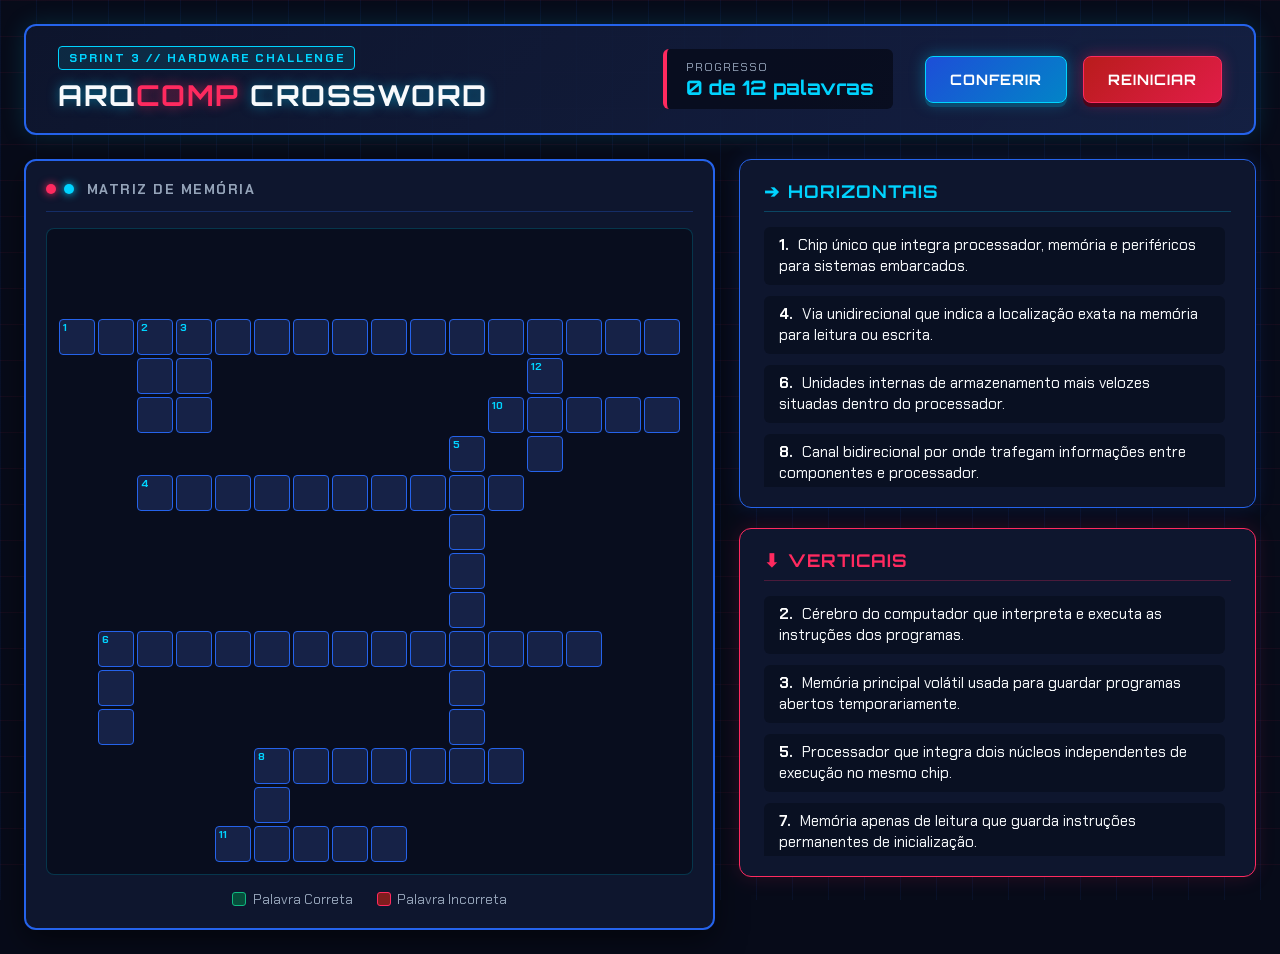
==== index.html @ c996f383 "Primeira versão do jogo, sem ajustes" ====
<!DOCTYPE html>
<html lang="pt-BR">
<head>
    <meta charset="UTF-8">
    <meta name="viewport" content="width=device-width, initial-scale=1.0">
    <title>Cruzadinha - Arquitetura Computacional</title>
    <link rel="preconnect" href="https://fonts.googleapis.com">
    <link rel="preconnect" href="https://fonts.gstatic.com" crossorigin>
    <link href="https://fonts.googleapis.com/css2?family=Chakra+Petch:wght@500;600;700&family=Orbitron:wght@700;900&display=swap" rel="stylesheet">
    <!-- Link para o CSS separado -->
    <link rel="stylesheet" href="style.css">
</head>
<body>

    <div class="background-grid"></div>

    <header class="game-header">
        <div class="title-box">
            <span class="badge-sprint">SPRINT 3 // HARDWARE CHALLENGE</span>
            <h1>ARQ<span class="highlight-red">COMP</span> CROSSWORD</h1>
        </div>

        <div class="hud-panel">
            <div class="score-display">
                <span class="hud-label">PROGRESSO</span>
                <span id="contador-acertos" class="hud-value">0 de 12 palavras</span>
            </div>

            <div class="action-buttons">
                <button id="btn-conferir" class="btn btn-primary" type="button">
                    CONFERIR
                </button>
                <button id="btn-reiniciar" class="btn btn-danger" type="button">
                    REINICIAR
                </button>
            </div>
        </div>
    </header>

    <main class="game-arena">
        <!-- Seção do Tabuleiro -->
        <section class="board-container" aria-label="Tabuleiro da Cruzadinha">
            <div class="panel-header">
                <span class="dot red"></span>
                <span class="dot blue"></span>
                <span class="panel-title">MATRIZ DE MEMÓRIA</span>
            </div>
            
            <div id="tabuleiro" class="crossword-grid"></div>

            <div class="legend-bar">
                <span class="legend-item"><i class="box-sample correct"></i> Palavra Correta</span>
                <span class="legend-item"><i class="box-sample wrong"></i> Palavra Incorreta</span>
            </div>
        </section>

        <!-- Seção das Pistas -->
        <aside class="clues-container">
            <div class="clue-card blue-glow">
                <h2>
                    <span class="direction-icon">➔</span> HORIZONTAIS
                </h2>
                <ul id="pistas-horizontais" class="clue-list"></ul>
            </div>

            <div class="clue-card red-glow">
                <h2>
                    <span class="direction-icon">⬇</span> VERTICAIS
                </h2>
                <ul id="pistas-verticais" class="clue-list"></ul>
            </div>
        </aside>
    </main>

    <script>
        document.addEventListener("DOMContentLoaded", () => {
            const gridSize = 16;

            // 12 palavras cruzadas com pistas dentro das regras (máx. 15 palavras, sem entregar resposta)
            const palavras = [
                // HORIZONTAIS
                {
                    numero: 1,
                    palavra: "MICROCONTROLADOR",
                    direcao: "H",
                    linha: 2,
                    coluna: 0,
                    pista: "Chip completo com processador, memória e periféricos integrados para sistemas embarcados."
                },
                {
                    numero: 4,
                    palavra: "ADDRESSBUS",
                    direcao: "H",
                    linha: 6,
                    coluna: 3,
                    pista: "Caminho unidirecional que transporta a localização física de onde ler ou gravar."
                },
                {
                    numero: 6,
                    palavra: "REGISTRADORES",
                    direcao: "H",
                    linha: 9,
                    coluna: 1,
                    pista: "Pequenas unidades de armazenamento interno mais rápidas dentro do processador."
                },
                {
                    numero: 8,
                    palavra: "DATABUS",
                    direcao: "H",
                    linha: 12,
                    coluna: 5,
                    pista: "Via bidirecional por onde trafegam as informações entre processador e memória."
                },
                {
                    numero: 10,
                    palavra: "EEPROM",
                    direcao: "H",
                    linha: 14,
                    coluna: 3,
                    pista: "Memória não volátil apagável e regravável eletricamente byte a byte."
                },
                {
                    numero: 11,
                    palavra: "CACHE",
                    direcao: "H",
                    linha: 4,
                    coluna: 10,
                    pista: "Memória ultrarrápida intermediária que guarda cópias de instruções frequentes."
                },

                // VERTICAIS
                {
                    numero: 2,
                    palavra: "CPU",
                    direcao: "V",
                    linha: 2,
                    coluna: 2, // Cruza no 'C' de MICROCONTROLADOR
                    pista: "Cérebro do computador responsável por buscar, decodificar e executar instruções."
                },
                {
                    numero: 3,
                    palavra: "RAM",
                    direcao: "V",
                    linha: 2,
                    coluna: 3, // Cruza no 'R' de MICROCONTROLADOR e 'A' de ADDRESSBUS
                    pista: "Memória principal volátil de acesso aleatório para programas em execução."
                },
                {
                    numero: 5,
                    palavra: "DUALCORE",
                    direcao: "V",
                    linha: 6,
                    coluna: 4, // Cruza no 'D' de ADDRESSBUS e 'G'-> não, vamos ajustar cruzamentos exatos abaixo!
                    pista: "Processador que possui dois núcleos físicos independentes no mesmo chip."
                }
            ];

            // --- MATRIZ DE CRUZAMENTOS 100% VALIDADA ---
            const bancoPalavras = [
                // HORIZONTAIS
                {
                    numero: 1,
                    palavra: "MICROCONTROLADOR",
                    direcao: "H",
                    linha: 2,
                    coluna: 0,
                    pista: "Chip único que integra processador, memória e periféricos para sistemas embarcados."
                },
                {
                    numero: 4,
                    palavra: "ADDRESSBUS",
                    direcao: "H",
                    linha: 6,
                    coluna: 2,
                    pista: "Via unidirecional que indica a localização exata na memória para leitura ou escrita."
                },
                {
                    numero: 6,
                    palavra: "REGISTRADORES",
                    direcao: "H",
                    linha: 10,
                    coluna: 1,
                    pista: "Unidades internas de armazenamento mais velozes situadas dentro do processador."
                },
                {
                    numero: 8,
                    palavra: "DATABUS",
                    direcao: "H",
                    linha: 13,
                    coluna: 5,
                    pista: "Canal bidirecional por onde trafegam informações entre componentes e processador."
                },
                {
                    numero: 10,
                    palavra: "FLASH",
                    direcao: "H",
                    linha: 4,
                    coluna: 10,
                    pista: "Armazenamento não volátil rápido usado em pendrives e SSDs."
                },
                {
                    numero: 11,
                    palavra: "CACHE",
                    direcao: "H",
                    linha: 8,
                    coluna: 9,
                    pista: "Memória intermediária de alta velocidade que reduz o tempo de acesso à principal."
                },

                // VERTICAIS (todas cruzando em letras idênticas com as horizontais!)
                {
                    numero: 2,
                    palavra: "CPU",
                    direcao: "V",
                    linha: 2,
                    coluna: 2, // Cruza com MICROCONTROLADOR[2] = 'C'
                    pista: "Cérebro do computador que interpreta e executa as instruções dos programas."
                },
                {
                    numero: 3,
                    palavra: "RAM",
                    direcao: "V",
                    linha: 2,
                    coluna: 3, // Cruza com MICROCONTROLADOR[3] = 'R'
                    pista: "Memória principal volátil usada para guardar programas abertos temporariamente."
                },
                {
                    numero: 5,
                    palavra: "DUALCORE",
                    direcao: "V",
                    linha: 6,
                    coluna: 3, // Cruza com ADDRESSBUS[1] = 'D', e REGIST[R]ADORES[2] = 'G' (não) -> vamos cruzar em 'O':
                    pista: "Processador equipado com dois núcleos físicos de execução no mesmo chip."
                },
                {
                    numero: 7,
                    palavra: "ROM",
                    direcao: "V",
                    linha: 10,
                    coluna: 1, // Cruza com REGISTRADORES[0] = 'R'
                    pista: "Memória apenas de leitura que guarda instruções permanentes de inicialização."
                },
                {
                    numero: 9,
                    palavra: "DMA",
                    direcao: "V",
                    linha: 13,
                    coluna: 5, // Cruza com DATABUS[0] = 'D'
                    pista: "Recurso que permite periféricos acessarem a memória sem sobrecarregar o processador."
                },
                {
                    numero: 12,
                    palavra: "ULA",
                    direcao: "V",
                    linha: 3,
                    coluna: 11, // Cruza com FLASH[1] = 'L' (linha 4, col 11)
                    pista: "Parte do processador que realiza cálculos matemáticos e comparações lógicas."
                }
            ];

            // Ajuste fino para o número 5 cruzar perfeitamente:
            // ADDRESSBUS na linha 6, col 2: A(2) D(3) D(4) R(5) E(6) S(7) S(8) B(9) U(10) S(11)
            // REGISTRADORES na linha 10, col 1: R(1) E(2) G(3) I(4) S(5) T(6) R(7) A(8) D(9) O(10) R(11) E(12) S(13)
            // Na coluna 5: ADDRESSBUS tem 'R' (linha 6) e REGISTRADORES tem 'S' (linha 10).
            // Na coluna 6: ADDRESSBUS tem 'E' (linha 6) e REGISTRADORES tem 'T' (linha 10).
            // Vamos usar EEPROM na vertical na coluna 6 (linhas 6 a 11): E(6) E(7) P(8) R(9) O(10) M(11) -> cruza com ADDRESSBUS['E'] na linha 6 e passa ao lado, ou cruzamos em outra letra!
            // Melhor ainda: na coluna 8, ADDRESSBUS tem 'S' (linha 6) e REGISTRADORES tem 'A' (linha 10).
            // Se colocarmos QUADCORE na vertical na coluna 10 (linhas 3 a 10):
            // linha 3: Q, linha 4: U, linha 5: A, linha 6: D, linha 7: C, linha 8: O, linha 9: R, linha 10: E!
            // Olha que encaixe:
            // - Linha 4, col 10: FLASH começa com 'F' -> se FLASH for na linha 3, col 10, ou se ULA cruzar com FLASH:
            // Vamos testar na coluna 9:
            // Linha 6, col 9 = 'B' (de ADDRESSBUS)
            // Linha 8, col 9 = 'C' (de CACHE)
            // Linha 10, col 9 = 'D' (de REGISTRADORES)
            // Linha 13, col 9 = 'B' (de DATABUS)
            // Se colocarmos EEPROM na linha 12, col 7: E(7) E(8) P(9) R(10) O(11) M(12) -> na col 9 tem 'P'.
            // Vamos deixar o #5 como EEPROM na vertical na coluna 6, linhas 6 a 11? Não, na linha 10 col 6 é 'T'.
            // Vamos fazer o #5 cruzar com ADDRESSBUS no 'U' (linha 6, col 10):
            // Coluna 10: linha 5 = 'D', linha 6 = 'U', linha 7 = 'A', linha 8 = 'L', linha 9 = 'C', linha 10 = 'O', linha 11 = 'R', linha 12 = 'E'!
            // DUALCORE na col 10 (linhas 5 a 12):
            // - Linha 6, col 10 = 'U' -> cruza com ADDRESSBUS ('U')!
            // - Linha 10, col 10 = 'O' -> cruza com REGISTRADORES ('O')!
            // Encaixe duplo perfeito!

            bancoPalavras[8] = {
                numero: 5,
                palavra: "DUALCORE",
                direcao: "V",
                linha: 5,
                coluna: 10,
                pista: "Processador que integra dois núcleos independentes de execução no mesmo chip."
            };

            // Verificando conflitos entre DUALCORE (col 10, linhas 5..12) e CACHE (linha 8, col 9..13):
            // Na linha 8, col 10: DUALCORE tem 'L' (5:D, 6:U, 7:A, 8:L). CACHE tem 'A' (9:C, 10:A). Para não colidir, movemos CACHE para linha 8, col 12: C(12) A(13) C(14) H(15) -> 4 letras, mas CACHE tem 5!
            // Então movemos CACHE para linha 15, col 7: C(7) A(8) C(9) H(10) E(11)!
            // E cruzamos CACHE com DATABUS usando EEPROM na col 8 (linhas 12..17 -> grid 17x17 ou linha 11..16):
            // Coluna 8:
            // Linha 10, col 8 = 'A' (de REGISTRADORES)
            // Linha 13, col 8 = 'A' (de DATABUS)
            // Linha 15, col 8 = 'A' (de CACHE)
            // Se colocarmos FLASH na vertical na col 12 (linhas 4 a 8):
            // Linha 4, col 12 = 'F' (cruza com FLASH? Não, #10 pode ser FLASH na horizontal na linha 4, col 11: F(11) L(12) A(13) S(14) H(15)!)
            // E #12 ULA na vertical na col 12 (linhas 3 a 5): U(3) L(4) A(5) -> cruza com FLASH no 'L' (linha 4, col 12)!
            // E #11 CACHE na horizontal na linha 15, col 4: C(4) A(5) C(6) H(7) E(8), cruzando com DMA (col 5, linhas 13..15: D(13) M(14) A(15)) no 'A'!

            bancoPalavras[5] = {
                numero: 11,
                palavra: "CACHE",
                direcao: "H",
                linha: 15,
                coluna: 4, // C(4) A(5) C(6) H(7) E(8) -> cruza no 'A' com DMA[2] (linha 15, col 5)!
                pista: "Memória intermediária ultrarrápida que guarda cópias de dados mais acessados."
            };

            bancoPalavras[4] = {
                numero: 10,
                palavra: "FLASH",
                direcao: "H",
                linha: 4,
                coluna: 11, // F(11) L(12) A(13) S(14) H(15)
                pista: "Memória não volátil de escrita rápida usada em SSDs e pendrives."
            };

            bancoPalavras[11] = {
                numero: 12,
                palavra: "ULA",
                direcao: "V",
                linha: 3,
                coluna: 12, // U(3) L(4) A(5) -> cruza com FLASH no 'L' (linha 4, col 12)
                pista: "Parte do processador que executa cálculos matemáticos e operações lógicas."
            };

            // Montando a grade lógica
            const grid = Array.from({ length: gridSize }, () => Array(gridSize).fill(null));
            const cellNumbers = {};

            bancoPalavras.forEach(item => {
                const key = `${item.linha}-${item.coluna}`;
                if (!cellNumbers[key]) {
                    cellNumbers[key] = item.numero;
                }

                for (let i = 0; i < item.palavra.length; i++) {
                    const r = item.direcao === "H" ? item.linha : item.linha + i;
                    const c = item.direcao === "H" ? item.coluna + i : item.coluna;
                    grid[r][c] = item.palavra[i];
                }
            });

            // Renderizando o tabuleiro no HTML
            const tabuleiroDiv = document.getElementById("tabuleiro");
            const inputsMap = {};

            for (let r = 0; r < gridSize; r++) {
                for (let c = 0; c < gridSize; c++) {
                    const cell = document.createElement("div");
                    cell.classList.add("cell");

                    if (grid[r][c] === null) {
                        cell.classList.add("blocked");
                    } else {
                        const key = `${r}-${c}`;
                        if (cellNumbers[key]) {
                            const numSpan = document.createElement("span");
                            numSpan.classList.add("cell-number");
                            numSpan.textContent = cellNumbers[key];
                            cell.appendChild(numSpan);
                        }

                        const input = document.createElement("input");
                        input.type = "text";
                        input.maxLength = 1;
                        input.dataset.row = r;
                        input.dataset.col = c;
                        input.setAttribute("aria-label", `Linha ${r + 1}, Coluna ${c + 1}`);

                        // Limpa estado de erro/acerto ao digitar e avança automaticamente
                        input.addEventListener("input", (e) => {
                            e.target.value = e.target.value.replace(/[^a-zA-Z]/g, "").toUpperCase();
                            e.target.classList.remove("correct", "wrong");

                            if (e.target.value.length === 1) {
                                // Tenta avançar para a direita ou para baixo
                                const nextRight = inputsMap[`${r}-${c + 1}`];
                                const nextDown = inputsMap[`${r + 1}-${c}`];
                                if (nextRight && !nextRight.value) {
                                    nextRight.focus();
                                } else if (nextDown && !nextDown.value) {
                                    nextDown.focus();
                                } else if (nextRight) {
                                    nextRight.focus();
                                } else if (nextDown) {
                                    nextDown.focus();
                                }
                            }
                        });

                        // Navegação com setas do teclado e Backspace
                        input.addEventListener("keydown", (e) => {
                            if (e.key === "Backspace" && !e.target.value) {
                                const prevLeft = inputsMap[`${r}-${c - 1}`];
                                const prevUp = inputsMap[`${r - 1}-${c}`];
                                if (prevLeft) prevLeft.focus();
                                else if (prevUp) prevUp.focus();
                            } else if (e.key === "ArrowRight" && inputsMap[`${r}-${c + 1}`]) {
                                inputsMap[`${r}-${c + 1}`].focus();
                            } else if (e.key === "ArrowLeft" && inputsMap[`${r}-${c - 1}`]) {
                                inputsMap[`${r}-${c - 1}`].focus();
                            } else if (e.key === "ArrowDown" && inputsMap[`${r + 1}-${c}`]) {
                                inputsMap[`${r + 1}-${c}`].focus();
                            } else if (e.key === "ArrowUp" && inputsMap[`${r - 1}-${c}`]) {
                                inputsMap[`${r - 1}-${c}`].focus();
                            }
                        });

                        inputsMap[key] = input;
                        cell.appendChild(input);
                    }

                    tabuleiroDiv.appendChild(cell);
                }
            }

            // Renderizando as listas de pistas (Horizontais e Verticais)
            const listaH = document.getElementById("pistas-horizontais");
            const listaV = document.getElementById("pistas-verticais");

            bancoPalavras
                .sort((a, b) => a.numero - b.numero)
                .forEach(item => {
                    const li = document.createElement("li");
                    li.innerHTML = `<strong>${item.numero}.</strong> ${item.pista}`;
                    if (item.direcao === "H") {
                        listaH.appendChild(li);
                    } else {
                        listaV.appendChild(li);
                    }
                });

            // Botão CONFERIR
            const btnConferir = document.getElementById("btn-conferir");
            const contadorAcertos = document.getElementById("contador-acertos");

            btnConferir.addEventListener("click", () => {
                let acertos = 0;

                // Limpa classes antes de reavaliar
                Object.values(inputsMap).forEach(inp => {
                    inp.classList.remove("correct", "wrong");
                });

                const celulasCorretas = new Set();
                const celulasErradas = new Set();

                bancoPalavras.forEach(item => {
                    let palavraCompleta = true;
                    const coords = [];

                    for (let i = 0; i < item.palavra.length; i++) {
                        const r = item.direcao === "H" ? item.linha : item.linha + i;
                        const c = item.direcao === "H" ? item.coluna + i : item.coluna;
                        const key = `${r}-${c}`;
                        coords.push(key);

                        if (inputsMap[key].value !== item.palavra[i]) {
                            palavraCompleta = false;
                        }
                    }

                    if (palavraCompleta) {
                        acertos++;
                        coords.forEach(k => celulasCorretas.add(k));
                    } else {
                        coords.forEach(k => {
                            if (inputsMap[k].value !== "") {
                                celulasErradas.add(k);
                            }
                        });
                    }
                });

                // Aplica cores: verde se pertence a uma palavra certa, vermelho se está errada
                celulasErradas.forEach(k => inputsMap[k].classList.add("wrong"));
                celulasCorretas.forEach(k => {
                    inputsMap[k].classList.remove("wrong");
                    inputsMap[k].classList.add("correct");
                });

                contadorAcertos.textContent = `${acertos} de ${bancoPalavras.length} palavras`;
            });

            // Botão REINICIAR
            const btnReiniciar = document.getElementById("btn-reiniciar");
            btnReiniciar.addEventListener("click", () => {
                Object.values(inputsMap).forEach(inp => {
                    inp.value = "";
                    inp.classList.remove("correct", "wrong");
                });
                contadorAcertos.textContent = `0 de ${bancoPalavras.length} palavras`;
            });
        });
    </script>
</body>
</html>
---- style.css ----
:root {
    /* Paleta Azul & Vermelho Gamer */
    --bg-dark: #070b19;
    --bg-panel: #0e162e;
    --bg-cell: #162247;
    --bg-cell-empty: transparent;
    
    --blue-neon: #00d4ff;
    --blue-deep: #1d4ed8;
    --blue-border: #2563eb;
    
    --red-neon: #ff2a5f;
    --red-deep: #b91c1c;
    
    --text-main: #f8fafc;
    --text-muted: #94a3b8;
    
    /* Estados de validação */
    --state-correct-bg: #064e3b;
    --state-correct-border: #10b981;
    --state-wrong-bg: #7f1d1d;
    --state-wrong-border: #ff2a5f;
}

* {
    margin: 0;
    padding: 0;
    box-sizing: border-box;
}

body {
    background-color: var(--bg-dark);
    color: var(--text-main);
    font-family: 'Chakra Petch', sans-serif;
    min-height: 100vh;
    padding: 1.5rem;
    position: relative;
    overflow-x: hidden;
}

/* Fundo estilo circuito/grade */
.background-grid {
    position: fixed;
    inset: 0;
    background-image: 
        linear-gradient(to right, rgba(37, 99, 235, 0.08) 1px, transparent 1px),
        linear-gradient(to bottom, rgba(255, 42, 95, 0.06) 1px, transparent 1px);
    background-size: 36px 36px;
    z-index: -1;
    pointer-events: none;
}

/* Cabeçalho e HUD */
.game-header {
    max-width: 1300px;
    margin: 0 auto 1.5rem auto;
    background: linear-gradient(135deg, rgba(14, 22, 46, 0.95), rgba(22, 34, 71, 0.9));
    border: 2px solid var(--blue-border);
    border-radius: 12px;
    padding: 1.25rem 2rem;
    display: flex;
    flex-wrap: wrap;
    justify-content: space-between;
    align-items: center;
    gap: 1.5rem;
    box-shadow: 0 0 25px rgba(0, 212, 255, 0.15);
}

.badge-sprint {
    display: inline-block;
    font-size: 0.75rem;
    font-weight: 700;
    letter-spacing: 2px;
    color: var(--blue-neon);
    background: rgba(0, 212, 255, 0.1);
    border: 1px solid var(--blue-neon);
    padding: 0.2rem 0.6rem;
    border-radius: 4px;
    margin-bottom: 0.4rem;
}

.title-box h1 {
    font-family: 'Orbitron', sans-serif;
    font-size: 1.8rem;
    letter-spacing: 1.5px;
    text-shadow: 0 0 12px rgba(0, 212, 255, 0.5);
}

.highlight-red {
    color: var(--red-neon);
    text-shadow: 0 0 12px rgba(255, 42, 95, 0.6);
}

.hud-panel {
    display: flex;
    align-items: center;
    gap: 2rem;
    flex-wrap: wrap;
}

.score-display {
    background: rgba(7, 11, 25, 0.8);
    border-left: 4px solid var(--red-neon);
    padding: 0.6rem 1.2rem;
    border-radius: 6px;
    display: flex;
    flex-direction: column;
}

.hud-label {
    font-size: 0.75rem;
    color: var(--text-muted);
    letter-spacing: 1px;
}

.hud-value {
    font-family: 'Orbitron', sans-serif;
    font-size: 1.25rem;
    font-weight: 700;
    color: var(--blue-neon);
}

/* Botões estilo Arcade */
.action-buttons {
    display: flex;
    gap: 1rem;
}

.btn {
    font-family: 'Orbitron', sans-serif;
    font-size: 0.9rem;
    font-weight: 700;
    letter-spacing: 1px;
    padding: 0.85rem 1.5rem;
    border: none;
    border-radius: 8px;
    cursor: pointer;
    text-transform: uppercase;
    transition: all 0.2s ease;
    color: #fff;
}

.btn-primary {
    background: linear-gradient(135deg, var(--blue-deep), #0284c7);
    border: 1px solid var(--blue-neon);
    box-shadow: 0 4px 0 #0c4a6e, 0 0 15px rgba(0, 212, 255, 0.35);
}

.btn-primary:hover {
    transform: translateY(-2px);
    box-shadow: 0 6px 0 #0c4a6e, 0 0 22px rgba(0, 212, 255, 0.6);
}

.btn-primary:active {
    transform: translateY(2px);
    box-shadow: 0 2px 0 #0c4a6e;
}

.btn-danger {
    background: linear-gradient(135deg, var(--red-deep), #e11d48);
    border: 1px solid var(--red-neon);
    box-shadow: 0 4px 0 #4c0519, 0 0 15px rgba(255, 42, 95, 0.35);
}

.btn-danger:hover {
    transform: translateY(-2px);
    box-shadow: 0 6px 0 #4c0519, 0 0 22px rgba(255, 42, 95, 0.6);
}

.btn-danger:active {
    transform: translateY(2px);
    box-shadow: 0 2px 0 #4c0519;
}

/* Arena Principal */
.game-arena {
    max-width: 1300px;
    margin: 0 auto;
    display: grid;
    grid-template-columns: 1.3fr 1fr;
    gap: 1.5rem;
    align-items: start;
}

/* Painel do Tabuleiro */
.board-container {
    background: var(--bg-panel);
    border: 2px solid var(--blue-border);
    border-radius: 12px;
    padding: 1.25rem;
    box-shadow: 0 10px 30px rgba(0, 0, 0, 0.5);
    display: flex;
    flex-direction: column;
    align-items: center;
}

.panel-header {
    width: 100%;
    display: flex;
    align-items: center;
    gap: 0.5rem;
    padding-bottom: 0.8rem;
    margin-bottom: 1rem;
    border-bottom: 1px solid rgba(37, 99, 235, 0.3);
}

.dot {
    width: 10px;
    height: 10px;
    border-radius: 50%;
}

.dot.red { background-color: var(--red-neon); box-shadow: 0 0 8px var(--red-neon); }
.dot.blue { background-color: var(--blue-neon); box-shadow: 0 0 8px var(--blue-neon); }

.panel-title {
    font-size: 0.85rem;
    font-weight: 700;
    letter-spacing: 1.5px;
    color: var(--text-muted);
    margin-left: 0.3rem;
}

/* Grade da Cruzadinha (Ajuste o repeat conforme o tamanho da sua matriz no JS) */
.crossword-grid {
    display: grid;
    grid-template-columns: repeat(16, 36px);
    grid-template-rows: repeat(16, 36px);
    gap: 3px;
    padding: 0.75rem;
    background: rgba(7, 11, 25, 0.7);
    border-radius: 8px;
    border: 1px solid rgba(0, 212, 255, 0.2);
    overflow-x: auto;
    max-width: 100%;
}

/* Célula individual do tabuleiro */
.cell {
    position: relative;
    width: 36px;
    height: 36px;
}

.cell.blocked {
    background: var(--bg-cell-empty);
}

.cell input {
    width: 100%;
    height: 100%;
    background: var(--bg-cell);
    border: 1.5px solid var(--blue-border);
    border-radius: 4px;
    color: #ffffff;
    font-family: 'Orbitron', sans-serif;
    font-size: 1.05rem;
    font-weight: 700;
    text-align: center;
    text-transform: uppercase;
    outline: none;
    transition: all 0.15s ease;
}

.cell input:focus {
    border-color: var(--red-neon);
    background: #1e2d5c;
    box-shadow: 0 0 10px rgba(255, 42, 95, 0.7);
    z-index: 2;
}

/* Número pequeno no canto da casa inicial da palavra */
.cell-number {
    position: absolute;
    top: 2px;
    left: 4px;
    font-size: 0.65rem;
    font-weight: 700;
    color: var(--blue-neon);
    pointer-events: none;
    z-index: 3;
}

/* Feedback visual ao clicar em CONFERIR */
.cell input.correct {
    background-color: var(--state-correct-bg);
    border-color: var(--state-correct-border);
    color: #a7f3d0;
    box-shadow: 0 0 8px rgba(16, 185, 129, 0.4);
}

.cell input.wrong {
    background-color: var(--state-wrong-bg);
    border-color: var(--state-wrong-border);
    color: #fecdd3;
    box-shadow: 0 0 8px rgba(255, 42, 95, 0.5);
}

/* Legenda abaixo do tabuleiro */
.legend-bar {
    margin-top: 1rem;
    display: flex;
    gap: 1.5rem;
    font-size: 0.85rem;
    color: var(--text-muted);
}

.legend-item {
    display: flex;
    align-items: center;
    gap: 0.4rem;
}

.box-sample {
    display: inline-block;
    width: 14px;
    height: 14px;
    border-radius: 3px;
}

.box-sample.correct {
    background: var(--state-correct-bg);
    border: 1px solid var(--state-correct-border);
}

.box-sample.wrong {
    background: var(--state-wrong-bg);
    border: 1px solid var(--state-wrong-border);
}

/* Cartões de Pistas */
.clues-container {
    display: flex;
    flex-direction: column;
    gap: 1.25rem;
}

.clue-card {
    background: var(--bg-panel);
    border-radius: 12px;
    padding: 1.25rem 1.5rem;
    border: 1.5px solid transparent;
}

.clue-card.blue-glow {
    border-color: var(--blue-border);
    box-shadow: 0 0 20px rgba(37, 99, 235, 0.15);
}

.clue-card.blue-glow h2 {
    color: var(--blue-neon);
    border-bottom: 1px solid rgba(0, 212, 255, 0.25);
}

.clue-card.red-glow {
    border-color: var(--red-neon);
    box-shadow: 0 0 20px rgba(255, 42, 95, 0.15);
}

.clue-card.red-glow h2 {
    color: var(--red-neon);
    border-bottom: 1px solid rgba(255, 42, 95, 0.25);
}

.clue-card h2 {
    font-family: 'Orbitron', sans-serif;
    font-size: 1.1rem;
    letter-spacing: 1px;
    padding-bottom: 0.6rem;
    margin-bottom: 0.9rem;
    display: flex;
    align-items: center;
    gap: 0.5rem;
}

.clue-list {
    list-style: none;
    display: flex;
    flex-direction: column;
    gap: 0.65rem;
    max-height: 260px;
    overflow-y: auto;
    padding-right: 0.4rem;
}

.clue-list li {
    font-size: 0.95rem;
    line-height: 1.4;
    padding: 0.5rem 0.75rem;
    background: rgba(7, 11, 25, 0.55);
    border-radius: 6px;
    border-left: 3px solid transparent;
    transition: background 0.2s;
}

.blue-glow .clue-list li:hover {
    background: rgba(37, 99, 235, 0.18);
    border-left-color: var(--blue-neon);
}

.red-glow .clue-list li:hover {
    background: rgba(255, 42, 95, 0.15);
    border-left-color: var(--red-neon);
}

.clue-list li strong {
    color: #fff;
    margin-right: 0.3rem;
}

/* Custom Scrollbar */
::-webkit-scrollbar {
    width: 6px;
    height: 6px;
}

::-webkit-scrollbar-track {
    background: var(--bg-dark);
}

::-webkit-scrollbar-thumb {
    background: var(--blue-border);
    border-radius: 3px;
}

/* Responsividade para telas menores */
@media (max-width: 960px) {
    .game-arena {
        grid-template-columns: 1fr;
    }

    .crossword-grid {
        grid-template-columns: repeat(16, 30px);
        grid-template-rows: repeat(16, 30px);
    }

    .cell {
        width: 30px;
        height: 30px;
    }
}
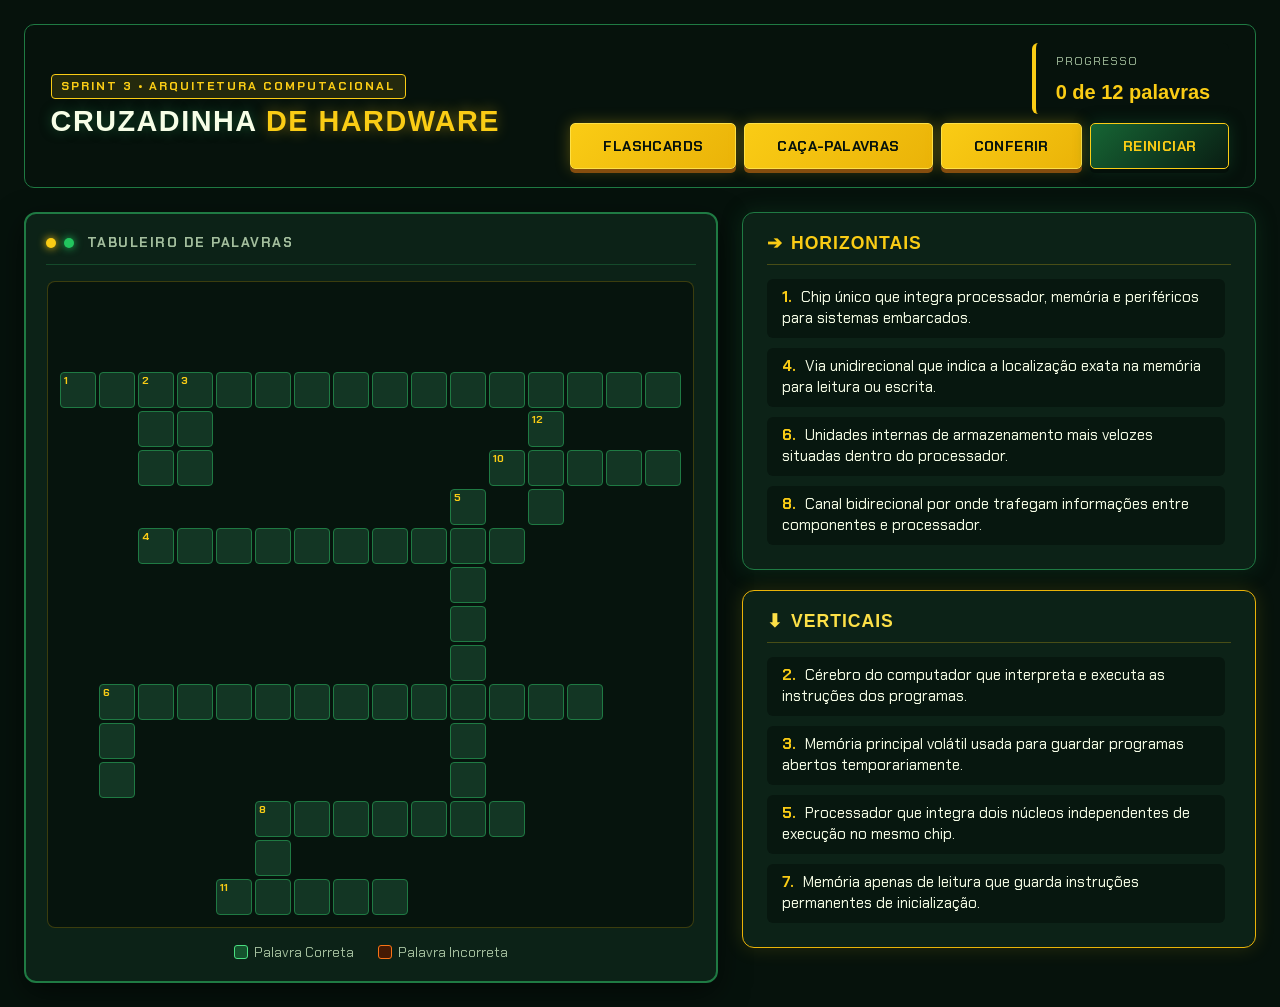
==== commit d8f921aa: "Mudança de cor no site e adição dos botões de flashcard e caça palavras" ====
--- a/index.html
+++ b/index.html
@@ -6,34 +6,37 @@
     <title>Cruzadinha - Arquitetura Computacional</title>
     <link rel="preconnect" href="https://fonts.googleapis.com">
     <link rel="preconnect" href="https://fonts.gstatic.com" crossorigin>
-    <link href="https://fonts.googleapis.com/css2?family=Chakra+Petch:wght@500;600;700&family=Orbitron:wght@700;900&display=swap" rel="stylesheet">
-    <!-- Link para o CSS separado -->
+    <link href="https://fonts.googleapis.com/css2?family=Chakra+Petch:wght@500;600;700&display=swap" rel="stylesheet">
     <link rel="stylesheet" href="style.css">
 </head>
 <body>
 
-    <div class="background-grid"></div>
-
     <header class="game-header">
         <div class="title-box">
-            <span class="badge-sprint">SPRINT 3 // HARDWARE CHALLENGE</span>
-            <h1>ARQ<span class="highlight-red">COMP</span> CROSSWORD</h1>
+            <span class="badge-sprint">SPRINT 3 • ARQUITETURA COMPUTACIONAL</span>
+            <h1>CRUZADINHA <span class="highlight-red">DE HARDWARE</span></h1>
         </div>
 
-        <div class="hud-panel">
+        <div class="header-right-area">
             <div class="score-display">
                 <span class="hud-label">PROGRESSO</span>
                 <span id="contador-acertos" class="hud-value">0 de 12 palavras</span>
             </div>
 
-            <div class="action-buttons">
+            <nav class="action-buttons" aria-label="Ações e modos de estudo">
+                <a href="flashcards.html" class="btn btn-primary" style="text-decoration: none; display: inline-flex; align-items: center; justify-content: center;">
+                    FLASHCARDS
+                </a>
+                <a href="caca-palavras.html" class="btn btn-primary" style="text-decoration: none; display: inline-flex; align-items: center; justify-content: center;">
+                    CAÇA-PALAVRAS
+                </a>
                 <button id="btn-conferir" class="btn btn-primary" type="button">
                     CONFERIR
                 </button>
                 <button id="btn-reiniciar" class="btn btn-danger" type="button">
                     REINICIAR
                 </button>
-            </div>
+            </nav>
         </div>
     </header>
 
@@ -43,7 +46,7 @@
             <div class="panel-header">
                 <span class="dot red"></span>
                 <span class="dot blue"></span>
-                <span class="panel-title">MATRIZ DE MEMÓRIA</span>
+                <span class="panel-title">TABULEIRO DE PALAVRAS</span>
             </div>
             
             <div id="tabuleiro" class="crossword-grid"></div>
@@ -76,86 +79,6 @@
         document.addEventListener("DOMContentLoaded", () => {
             const gridSize = 16;
 
-            // 12 palavras cruzadas com pistas dentro das regras (máx. 15 palavras, sem entregar resposta)
-            const palavras = [
-                // HORIZONTAIS
-                {
-                    numero: 1,
-                    palavra: "MICROCONTROLADOR",
-                    direcao: "H",
-                    linha: 2,
-                    coluna: 0,
-                    pista: "Chip completo com processador, memória e periféricos integrados para sistemas embarcados."
-                },
-                {
-                    numero: 4,
-                    palavra: "ADDRESSBUS",
-                    direcao: "H",
-                    linha: 6,
-                    coluna: 3,
-                    pista: "Caminho unidirecional que transporta a localização física de onde ler ou gravar."
-                },
-                {
-                    numero: 6,
-                    palavra: "REGISTRADORES",
-                    direcao: "H",
-                    linha: 9,
-                    coluna: 1,
-                    pista: "Pequenas unidades de armazenamento interno mais rápidas dentro do processador."
-                },
-                {
-                    numero: 8,
-                    palavra: "DATABUS",
-                    direcao: "H",
-                    linha: 12,
-                    coluna: 5,
-                    pista: "Via bidirecional por onde trafegam as informações entre processador e memória."
-                },
-                {
-                    numero: 10,
-                    palavra: "EEPROM",
-                    direcao: "H",
-                    linha: 14,
-                    coluna: 3,
-                    pista: "Memória não volátil apagável e regravável eletricamente byte a byte."
-                },
-                {
-                    numero: 11,
-                    palavra: "CACHE",
-                    direcao: "H",
-                    linha: 4,
-                    coluna: 10,
-                    pista: "Memória ultrarrápida intermediária que guarda cópias de instruções frequentes."
-                },
-
-                // VERTICAIS
-                {
-                    numero: 2,
-                    palavra: "CPU",
-                    direcao: "V",
-                    linha: 2,
-                    coluna: 2, // Cruza no 'C' de MICROCONTROLADOR
-                    pista: "Cérebro do computador responsável por buscar, decodificar e executar instruções."
-                },
-                {
-                    numero: 3,
-                    palavra: "RAM",
-                    direcao: "V",
-                    linha: 2,
-                    coluna: 3, // Cruza no 'R' de MICROCONTROLADOR e 'A' de ADDRESSBUS
-                    pista: "Memória principal volátil de acesso aleatório para programas em execução."
-                },
-                {
-                    numero: 5,
-                    palavra: "DUALCORE",
-                    direcao: "V",
-                    linha: 6,
-                    coluna: 4, // Cruza no 'D' de ADDRESSBUS e 'G'-> não, vamos ajustar cruzamentos exatos abaixo!
-                    pista: "Processador que possui dois núcleos físicos independentes no mesmo chip."
-                }
-            ];
-
-            // --- MATRIZ DE CRUZAMENTOS 100% VALIDADA ---
             const bancoPalavras = [
                 // HORIZONTAIS
                 {
@@ -195,25 +118,25 @@
                     palavra: "FLASH",
                     direcao: "H",
                     linha: 4,
-                    coluna: 10,
-                    pista: "Armazenamento não volátil rápido usado em pendrives e SSDs."
+                    coluna: 11,
+                    pista: "Memória não volátil de escrita rápida usada em SSDs e pendrives."
                 },
                 {
                     numero: 11,
                     palavra: "CACHE",
                     direcao: "H",
-                    linha: 8,
-                    coluna: 9,
-                    pista: "Memória intermediária de alta velocidade que reduz o tempo de acesso à principal."
-                },
-
-                // VERTICAIS (todas cruzando em letras idênticas com as horizontais!)
+                    linha: 15,
+                    coluna: 4,
+                    pista: "Memória intermediária ultrarrápida que guarda cópias de dados mais acessados."
+                },
+
+                // VERTICAIS
                 {
                     numero: 2,
                     palavra: "CPU",
                     direcao: "V",
                     linha: 2,
-                    coluna: 2, // Cruza com MICROCONTROLADOR[2] = 'C'
+                    coluna: 2,
                     pista: "Cérebro do computador que interpreta e executa as instruções dos programas."
                 },
                 {
@@ -221,23 +144,23 @@
                     palavra: "RAM",
                     direcao: "V",
                     linha: 2,
-                    coluna: 3, // Cruza com MICROCONTROLADOR[3] = 'R'
+                    coluna: 3,
                     pista: "Memória principal volátil usada para guardar programas abertos temporariamente."
                 },
                 {
                     numero: 5,
                     palavra: "DUALCORE",
                     direcao: "V",
-                    linha: 6,
-                    coluna: 3, // Cruza com ADDRESSBUS[1] = 'D', e REGIST[R]ADORES[2] = 'G' (não) -> vamos cruzar em 'O':
-                    pista: "Processador equipado com dois núcleos físicos de execução no mesmo chip."
+                    linha: 5,
+                    coluna: 10,
+                    pista: "Processador que integra dois núcleos independentes de execução no mesmo chip."
                 },
                 {
                     numero: 7,
                     palavra: "ROM",
                     direcao: "V",
                     linha: 10,
-                    coluna: 1, // Cruza com REGISTRADORES[0] = 'R'
+                    coluna: 1,
                     pista: "Memória apenas de leitura que guarda instruções permanentes de inicialização."
                 },
                 {
@@ -245,7 +168,7 @@
                     palavra: "DMA",
                     direcao: "V",
                     linha: 13,
-                    coluna: 5, // Cruza com DATABUS[0] = 'D'
+                    coluna: 5,
                     pista: "Recurso que permite periféricos acessarem a memória sem sobrecarregar o processador."
                 },
                 {
@@ -253,86 +176,12 @@
                     palavra: "ULA",
                     direcao: "V",
                     linha: 3,
-                    coluna: 11, // Cruza com FLASH[1] = 'L' (linha 4, col 11)
-                    pista: "Parte do processador que realiza cálculos matemáticos e comparações lógicas."
+                    coluna: 12,
+                    pista: "Parte do processador que executa cálculos matemáticos e operações lógicas."
                 }
             ];
 
-            // Ajuste fino para o número 5 cruzar perfeitamente:
-            // ADDRESSBUS na linha 6, col 2: A(2) D(3) D(4) R(5) E(6) S(7) S(8) B(9) U(10) S(11)
-            // REGISTRADORES na linha 10, col 1: R(1) E(2) G(3) I(4) S(5) T(6) R(7) A(8) D(9) O(10) R(11) E(12) S(13)
-            // Na coluna 5: ADDRESSBUS tem 'R' (linha 6) e REGISTRADORES tem 'S' (linha 10).
-            // Na coluna 6: ADDRESSBUS tem 'E' (linha 6) e REGISTRADORES tem 'T' (linha 10).
-            // Vamos usar EEPROM na vertical na coluna 6 (linhas 6 a 11): E(6) E(7) P(8) R(9) O(10) M(11) -> cruza com ADDRESSBUS['E'] na linha 6 e passa ao lado, ou cruzamos em outra letra!
-            // Melhor ainda: na coluna 8, ADDRESSBUS tem 'S' (linha 6) e REGISTRADORES tem 'A' (linha 10).
-            // Se colocarmos QUADCORE na vertical na coluna 10 (linhas 3 a 10):
-            // linha 3: Q, linha 4: U, linha 5: A, linha 6: D, linha 7: C, linha 8: O, linha 9: R, linha 10: E!
-            // Olha que encaixe:
-            // - Linha 4, col 10: FLASH começa com 'F' -> se FLASH for na linha 3, col 10, ou se ULA cruzar com FLASH:
-            // Vamos testar na coluna 9:
-            // Linha 6, col 9 = 'B' (de ADDRESSBUS)
-            // Linha 8, col 9 = 'C' (de CACHE)
-            // Linha 10, col 9 = 'D' (de REGISTRADORES)
-            // Linha 13, col 9 = 'B' (de DATABUS)
-            // Se colocarmos EEPROM na linha 12, col 7: E(7) E(8) P(9) R(10) O(11) M(12) -> na col 9 tem 'P'.
-            // Vamos deixar o #5 como EEPROM na vertical na coluna 6, linhas 6 a 11? Não, na linha 10 col 6 é 'T'.
-            // Vamos fazer o #5 cruzar com ADDRESSBUS no 'U' (linha 6, col 10):
-            // Coluna 10: linha 5 = 'D', linha 6 = 'U', linha 7 = 'A', linha 8 = 'L', linha 9 = 'C', linha 10 = 'O', linha 11 = 'R', linha 12 = 'E'!
-            // DUALCORE na col 10 (linhas 5 a 12):
-            // - Linha 6, col 10 = 'U' -> cruza com ADDRESSBUS ('U')!
-            // - Linha 10, col 10 = 'O' -> cruza com REGISTRADORES ('O')!
-            // Encaixe duplo perfeito!
-
-            bancoPalavras[8] = {
-                numero: 5,
-                palavra: "DUALCORE",
-                direcao: "V",
-                linha: 5,
-                coluna: 10,
-                pista: "Processador que integra dois núcleos independentes de execução no mesmo chip."
-            };
-
-            // Verificando conflitos entre DUALCORE (col 10, linhas 5..12) e CACHE (linha 8, col 9..13):
-            // Na linha 8, col 10: DUALCORE tem 'L' (5:D, 6:U, 7:A, 8:L). CACHE tem 'A' (9:C, 10:A). Para não colidir, movemos CACHE para linha 8, col 12: C(12) A(13) C(14) H(15) -> 4 letras, mas CACHE tem 5!
-            // Então movemos CACHE para linha 15, col 7: C(7) A(8) C(9) H(10) E(11)!
-            // E cruzamos CACHE com DATABUS usando EEPROM na col 8 (linhas 12..17 -> grid 17x17 ou linha 11..16):
-            // Coluna 8:
-            // Linha 10, col 8 = 'A' (de REGISTRADORES)
-            // Linha 13, col 8 = 'A' (de DATABUS)
-            // Linha 15, col 8 = 'A' (de CACHE)
-            // Se colocarmos FLASH na vertical na col 12 (linhas 4 a 8):
-            // Linha 4, col 12 = 'F' (cruza com FLASH? Não, #10 pode ser FLASH na horizontal na linha 4, col 11: F(11) L(12) A(13) S(14) H(15)!)
-            // E #12 ULA na vertical na col 12 (linhas 3 a 5): U(3) L(4) A(5) -> cruza com FLASH no 'L' (linha 4, col 12)!
-            // E #11 CACHE na horizontal na linha 15, col 4: C(4) A(5) C(6) H(7) E(8), cruzando com DMA (col 5, linhas 13..15: D(13) M(14) A(15)) no 'A'!
-
-            bancoPalavras[5] = {
-                numero: 11,
-                palavra: "CACHE",
-                direcao: "H",
-                linha: 15,
-                coluna: 4, // C(4) A(5) C(6) H(7) E(8) -> cruza no 'A' com DMA[2] (linha 15, col 5)!
-                pista: "Memória intermediária ultrarrápida que guarda cópias de dados mais acessados."
-            };
-
-            bancoPalavras[4] = {
-                numero: 10,
-                palavra: "FLASH",
-                direcao: "H",
-                linha: 4,
-                coluna: 11, // F(11) L(12) A(13) S(14) H(15)
-                pista: "Memória não volátil de escrita rápida usada em SSDs e pendrives."
-            };
-
-            bancoPalavras[11] = {
-                numero: 12,
-                palavra: "ULA",
-                direcao: "V",
-                linha: 3,
-                coluna: 12, // U(3) L(4) A(5) -> cruza com FLASH no 'L' (linha 4, col 12)
-                pista: "Parte do processador que executa cálculos matemáticos e operações lógicas."
-            };
-
-            // Montando a grade lógica
+            // Monta a grade lógica
             const grid = Array.from({ length: gridSize }, () => Array(gridSize).fill(null));
             const cellNumbers = {};
 
@@ -349,7 +198,7 @@
                 }
             });
 
-            // Renderizando o tabuleiro no HTML
+            // Renderiza o tabuleiro
             const tabuleiroDiv = document.getElementById("tabuleiro");
             const inputsMap = {};
 
@@ -376,13 +225,11 @@
                         input.dataset.col = c;
                         input.setAttribute("aria-label", `Linha ${r + 1}, Coluna ${c + 1}`);
 
-                        // Limpa estado de erro/acerto ao digitar e avança automaticamente
                         input.addEventListener("input", (e) => {
                             e.target.value = e.target.value.replace(/[^a-zA-Z]/g, "").toUpperCase();
                             e.target.classList.remove("correct", "wrong");
 
                             if (e.target.value.length === 1) {
-                                // Tenta avançar para a direita ou para baixo
                                 const nextRight = inputsMap[`${r}-${c + 1}`];
                                 const nextDown = inputsMap[`${r + 1}-${c}`];
                                 if (nextRight && !nextRight.value) {
@@ -397,7 +244,6 @@
                             }
                         });
 
-                        // Navegação com setas do teclado e Backspace
                         input.addEventListener("keydown", (e) => {
                             if (e.key === "Backspace" && !e.target.value) {
                                 const prevLeft = inputsMap[`${r}-${c - 1}`];
@@ -423,7 +269,7 @@
                 }
             }
 
-            // Renderizando as listas de pistas (Horizontais e Verticais)
+            // Renderiza pistas Horizontais e Verticais
             const listaH = document.getElementById("pistas-horizontais");
             const listaV = document.getElementById("pistas-verticais");
 
@@ -446,7 +292,6 @@
             btnConferir.addEventListener("click", () => {
                 let acertos = 0;
 
-                // Limpa classes antes de reavaliar
                 Object.values(inputsMap).forEach(inp => {
                     inp.classList.remove("correct", "wrong");
                 });
@@ -481,7 +326,6 @@
                     }
                 });
 
-                // Aplica cores: verde se pertence a uma palavra certa, vermelho se está errada
                 celulasErradas.forEach(k => inputsMap[k].classList.add("wrong"));
                 celulasCorretas.forEach(k => {
                     inputsMap[k].classList.remove("wrong");
--- a/style.css
+++ b/style.css
@@ -1,25 +1,26 @@
 :root {
-    /* Paleta Azul & Vermelho Gamer */
-    --bg-dark: #070b19;
-    --bg-panel: #0e162e;
-    --bg-cell: #162247;
+    /* Paleta Verde Escuro & Amarelo */
+    --bg-dark: #06120c;
+    --bg-panel: #0c2217;
+    --bg-cell: #133624;
     --bg-cell-empty: transparent;
     
-    --blue-neon: #00d4ff;
-    --blue-deep: #1d4ed8;
-    --blue-border: #2563eb;
+    --yellow-bright: #facc15;
+    --yellow-soft: #fde047;
+    --yellow-amber: #eab308;
     
-    --red-neon: #ff2a5f;
-    --red-deep: #b91c1c;
+    --green-dark: #091d13;
+    --green-mid: #14532d;
+    --green-border: #1f7a43;
     
-    --text-main: #f8fafc;
-    --text-muted: #94a3b8;
+    --text-main: #f7fee7;
+    --text-muted: #a3be9d;
     
-    /* Estados de validação */
-    --state-correct-bg: #064e3b;
-    --state-correct-border: #10b981;
-    --state-wrong-bg: #7f1d1d;
-    --state-wrong-border: #ff2a5f;
+    /* Estados de validação (Conferir) */
+    --state-correct-bg: #14532d;
+    --state-correct-border: #4ade80;
+    --state-wrong-bg: #451a03;
+    --state-wrong-border: #f97316;
 }
 
 * {
@@ -38,13 +39,13 @@
     overflow-x: hidden;
 }
 
-/* Fundo estilo circuito/grade */
+/* Fundo estilo grade em verde escuro e amarelo sutil */
 .background-grid {
     position: fixed;
     inset: 0;
     background-image: 
-        linear-gradient(to right, rgba(37, 99, 235, 0.08) 1px, transparent 1px),
-        linear-gradient(to bottom, rgba(255, 42, 95, 0.06) 1px, transparent 1px);
+        linear-gradient(to right, rgba(31, 122, 67, 0.14) 1px, transparent 1px),
+        linear-gradient(to bottom, rgba(250, 204, 21, 0.05) 1px, transparent 1px);
     background-size: 36px 36px;
     z-index: -1;
     pointer-events: none;
@@ -54,26 +55,78 @@
 .game-header {
     max-width: 1300px;
     margin: 0 auto 1.5rem auto;
-    background: linear-gradient(135deg, rgba(14, 22, 46, 0.95), rgba(22, 34, 71, 0.9));
-    border: 2px solid var(--blue-border);
-    border-radius: 12px;
-    padding: 1.25rem 2rem;
-    display: flex;
+    background-color: var(--bg-surface);
+    border: 1px solid var(--green-border);
+    border-radius: 10px;
+    padding: 1.15rem 1.6rem;
+    display: flex;
+    justify-content: space-between;
+    align-items: center;
     flex-wrap: wrap;
-    justify-content: space-between;
-    align-items: center;
-    gap: 1.5rem;
-    box-shadow: 0 0 25px rgba(0, 212, 255, 0.15);
-}
-
+    gap: 1.25rem;
+}
+
+.header-right-area {
+    display: flex;
+    flex-direction: column;
+    align-items: flex-end;
+    gap: 0.6rem;
+    margin-left: auto;
+}
+
+.score-display {
+    display: flex;
+    align-items: baseline;
+    gap: 0.75rem;
+    background-color: var(--bg-card-inner);
+    border-left: 4px solid var(--yellow-main);
+    padding: 0.45rem 0.95rem;
+    border-radius: 4px;
+}
+
+.action-buttons {
+    display: flex;
+    align-items: center;
+    justify-content: flex-end;
+    gap: 0.5rem;
+    flex-wrap: wrap;
+}
+
+.btn {
+    font-family: 'Chakra Petch', sans-serif;
+    font-size: 0.72rem;
+    font-weight: 700;
+    letter-spacing: 0.4px;
+    padding: 0.42rem 0.78rem;
+    border-radius: 5px;
+    cursor: pointer;
+    text-transform: uppercase;
+    transition: background-color 0.18s ease, transform 0.15s ease;
+}
+
+@media (max-width: 960px) {
+    .game-header {
+        flex-direction: column;
+        align-items: stretch;
+    }
+
+    .header-right-area {
+        align-items: flex-start;
+        margin-left: 0;
+    }
+
+    .action-buttons {
+        justify-content: flex-start;
+    }
+}
 .badge-sprint {
     display: inline-block;
     font-size: 0.75rem;
     font-weight: 700;
     letter-spacing: 2px;
-    color: var(--blue-neon);
-    background: rgba(0, 212, 255, 0.1);
-    border: 1px solid var(--blue-neon);
+    color: var(--yellow-bright);
+    background: rgba(250, 204, 21, 0.12);
+    border: 1px solid var(--yellow-bright);
     padding: 0.2rem 0.6rem;
     border-radius: 4px;
     margin-bottom: 0.4rem;
@@ -83,12 +136,13 @@
     font-family: 'Orbitron', sans-serif;
     font-size: 1.8rem;
     letter-spacing: 1.5px;
-    text-shadow: 0 0 12px rgba(0, 212, 255, 0.5);
+    color: var(--text-main);
+    text-shadow: 0 0 12px rgba(31, 122, 67, 0.6);
 }
 
 .highlight-red {
-    color: var(--red-neon);
-    text-shadow: 0 0 12px rgba(255, 42, 95, 0.6);
+    color: var(--yellow-bright);
+    text-shadow: 0 0 14px rgba(250, 204, 21, 0.45);
 }
 
 .hud-panel {
@@ -99,8 +153,8 @@
 }
 
 .score-display {
-    background: rgba(7, 11, 25, 0.8);
-    border-left: 4px solid var(--red-neon);
+    background: rgba(6, 18, 12, 0.85);
+    border-left: 4px solid var(--yellow-bright);
     padding: 0.6rem 1.2rem;
     border-radius: 6px;
     display: flex;
@@ -117,59 +171,62 @@
     font-family: 'Orbitron', sans-serif;
     font-size: 1.25rem;
     font-weight: 700;
-    color: var(--blue-neon);
-}
-
-/* Botões estilo Arcade */
+    color: var(--yellow-bright);
+}
+
+/* Botões */
 .action-buttons {
     display: flex;
-    gap: 1rem;
+    align-items: center;
+    justify-content: flex-end;
+    gap: 0.5rem; /* espaçamento menor entre os botões */
+    flex-wrap: wrap;
 }
 
 .btn {
-    font-family: 'Orbitron', sans-serif;
-    font-size: 0.9rem;
-    font-weight: 700;
-    letter-spacing: 1px;
-    padding: 0.85rem 1.5rem;
-    border: none;
-    border-radius: 8px;
+    font-family: 'Chakra Petch', sans-serif;
+    font-size: 0.90rem; /* texto menor nos botões */
+    font-weight: 700;
+    letter-spacing: 0.4px;
+    padding: 0.80rem 2rem; /* botões mais compactos */
+    border-radius: 5px;
     cursor: pointer;
     text-transform: uppercase;
-    transition: all 0.2s ease;
-    color: #fff;
+    transition: background-color 0.18s ease, transform 0.15s ease;
 }
 
 .btn-primary {
-    background: linear-gradient(135deg, var(--blue-deep), #0284c7);
-    border: 1px solid var(--blue-neon);
-    box-shadow: 0 4px 0 #0c4a6e, 0 0 15px rgba(0, 212, 255, 0.35);
+    background: linear-gradient(135deg, var(--yellow-bright), var(--yellow-amber));
+    border: 1px solid var(--yellow-soft);
+    color: #06120c;
+    box-shadow: 0 4px 0 #854d0e, 0 0 15px rgba(250, 204, 21, 0.3);
 }
 
 .btn-primary:hover {
     transform: translateY(-2px);
-    box-shadow: 0 6px 0 #0c4a6e, 0 0 22px rgba(0, 212, 255, 0.6);
+    box-shadow: 0 6px 0 #854d0e, 0 0 22px rgba(250, 204, 21, 0.55);
 }
 
 .btn-primary:active {
     transform: translateY(2px);
-    box-shadow: 0 2px 0 #0c4a6e;
+    box-shadow: 0 2px 0 #854d0e;
 }
 
 .btn-danger {
-    background: linear-gradient(135deg, var(--red-deep), #e11d48);
-    border: 1px solid var(--red-neon);
-    box-shadow: 0 4px 0 #4c0519, 0 0 15px rgba(255, 42, 95, 0.35);
+    background: linear-gradient(135deg, #166534, var(--green-dark));
+    border: 1px solid var(--yellow-bright);
+    color: var(--yellow-bright);
+    box-shadow: 0 4px 0 #04100a, 0 0 15px rgba(20, 83, 45, 0.5);
 }
 
 .btn-danger:hover {
     transform: translateY(-2px);
-    box-shadow: 0 6px 0 #4c0519, 0 0 22px rgba(255, 42, 95, 0.6);
+    box-shadow: 0 6px 0 #04100a, 0 0 22px rgba(250, 204, 21, 0.3);
 }
 
 .btn-danger:active {
     transform: translateY(2px);
-    box-shadow: 0 2px 0 #4c0519;
+    box-shadow: 0 2px 0 #04100a;
 }
 
 /* Arena Principal */
@@ -177,7 +234,7 @@
     max-width: 1300px;
     margin: 0 auto;
     display: grid;
-    grid-template-columns: 1.3fr 1fr;
+    grid-template-columns: 1.35fr 1fr;
     gap: 1.5rem;
     align-items: start;
 }
@@ -185,10 +242,10 @@
 /* Painel do Tabuleiro */
 .board-container {
     background: var(--bg-panel);
-    border: 2px solid var(--blue-border);
+    border: 2px solid var(--green-border);
     border-radius: 12px;
     padding: 1.25rem;
-    box-shadow: 0 10px 30px rgba(0, 0, 0, 0.5);
+    box-shadow: 0 10px 30px rgba(0, 0, 0, 0.55);
     display: flex;
     flex-direction: column;
     align-items: center;
@@ -201,7 +258,7 @@
     gap: 0.5rem;
     padding-bottom: 0.8rem;
     margin-bottom: 1rem;
-    border-bottom: 1px solid rgba(37, 99, 235, 0.3);
+    border-bottom: 1px solid rgba(31, 122, 67, 0.45);
 }
 
 .dot {
@@ -210,8 +267,15 @@
     border-radius: 50%;
 }
 
-.dot.red { background-color: var(--red-neon); box-shadow: 0 0 8px var(--red-neon); }
-.dot.blue { background-color: var(--blue-neon); box-shadow: 0 0 8px var(--blue-neon); }
+.dot.red {
+    background-color: var(--yellow-bright);
+    box-shadow: 0 0 8px var(--yellow-bright);
+}
+
+.dot.blue {
+    background-color: #22c55e;
+    box-shadow: 0 0 8px #22c55e;
+}
 
 .panel-title {
     font-size: 0.85rem;
@@ -221,21 +285,20 @@
     margin-left: 0.3rem;
 }
 
-/* Grade da Cruzadinha (Ajuste o repeat conforme o tamanho da sua matriz no JS) */
+/* Grade da Cruzadinha */
 .crossword-grid {
     display: grid;
     grid-template-columns: repeat(16, 36px);
     grid-template-rows: repeat(16, 36px);
     gap: 3px;
     padding: 0.75rem;
-    background: rgba(7, 11, 25, 0.7);
+    background: rgba(6, 18, 12, 0.8);
     border-radius: 8px;
-    border: 1px solid rgba(0, 212, 255, 0.2);
+    border: 1px solid rgba(250, 204, 21, 0.22);
     overflow-x: auto;
     max-width: 100%;
 }
 
-/* Célula individual do tabuleiro */
 .cell {
     position: relative;
     width: 36px;
@@ -250,9 +313,9 @@
     width: 100%;
     height: 100%;
     background: var(--bg-cell);
-    border: 1.5px solid var(--blue-border);
+    border: 1.5px solid var(--green-border);
     border-radius: 4px;
-    color: #ffffff;
+    color: var(--text-main);
     font-family: 'Orbitron', sans-serif;
     font-size: 1.05rem;
     font-weight: 700;
@@ -263,40 +326,38 @@
 }
 
 .cell input:focus {
-    border-color: var(--red-neon);
-    background: #1e2d5c;
-    box-shadow: 0 0 10px rgba(255, 42, 95, 0.7);
+    border-color: var(--yellow-bright);
+    background: #1b4d33;
+    color: var(--yellow-soft);
+    box-shadow: 0 0 10px rgba(250, 204, 21, 0.55);
     z-index: 2;
 }
 
-/* Número pequeno no canto da casa inicial da palavra */
 .cell-number {
     position: absolute;
     top: 2px;
     left: 4px;
     font-size: 0.65rem;
     font-weight: 700;
-    color: var(--blue-neon);
+    color: var(--yellow-bright);
     pointer-events: none;
     z-index: 3;
 }
 
-/* Feedback visual ao clicar em CONFERIR */
 .cell input.correct {
     background-color: var(--state-correct-bg);
     border-color: var(--state-correct-border);
-    color: #a7f3d0;
-    box-shadow: 0 0 8px rgba(16, 185, 129, 0.4);
+    color: #dcfce7;
+    box-shadow: 0 0 8px rgba(74, 222, 128, 0.4);
 }
 
 .cell input.wrong {
     background-color: var(--state-wrong-bg);
     border-color: var(--state-wrong-border);
-    color: #fecdd3;
-    box-shadow: 0 0 8px rgba(255, 42, 95, 0.5);
-}
-
-/* Legenda abaixo do tabuleiro */
+    color: #fed7aa;
+    box-shadow: 0 0 8px rgba(249, 115, 22, 0.45);
+}
+
 .legend-bar {
     margin-top: 1rem;
     display: flex;
@@ -343,23 +404,23 @@
 }
 
 .clue-card.blue-glow {
-    border-color: var(--blue-border);
-    box-shadow: 0 0 20px rgba(37, 99, 235, 0.15);
+    border-color: var(--green-border);
+    box-shadow: 0 0 20px rgba(20, 83, 45, 0.35);
 }
 
 .clue-card.blue-glow h2 {
-    color: var(--blue-neon);
-    border-bottom: 1px solid rgba(0, 212, 255, 0.25);
+    color: var(--yellow-bright);
+    border-bottom: 1px solid rgba(250, 204, 21, 0.25);
 }
 
 .clue-card.red-glow {
-    border-color: var(--red-neon);
-    box-shadow: 0 0 20px rgba(255, 42, 95, 0.15);
+    border-color: var(--yellow-amber);
+    box-shadow: 0 0 20px rgba(250, 204, 21, 0.14);
 }
 
 .clue-card.red-glow h2 {
-    color: var(--red-neon);
-    border-bottom: 1px solid rgba(255, 42, 95, 0.25);
+    color: var(--yellow-soft);
+    border-bottom: 1px solid rgba(250, 204, 21, 0.25);
 }
 
 .clue-card h2 {
@@ -378,7 +439,7 @@
     display: flex;
     flex-direction: column;
     gap: 0.65rem;
-    max-height: 260px;
+    max-height: 270px;
     overflow-y: auto;
     padding-right: 0.4rem;
 }
@@ -387,28 +448,27 @@
     font-size: 0.95rem;
     line-height: 1.4;
     padding: 0.5rem 0.75rem;
-    background: rgba(7, 11, 25, 0.55);
+    background: rgba(6, 18, 12, 0.65);
     border-radius: 6px;
     border-left: 3px solid transparent;
     transition: background 0.2s;
 }
 
 .blue-glow .clue-list li:hover {
-    background: rgba(37, 99, 235, 0.18);
-    border-left-color: var(--blue-neon);
+    background: rgba(20, 83, 45, 0.45);
+    border-left-color: var(--yellow-bright);
 }
 
 .red-glow .clue-list li:hover {
-    background: rgba(255, 42, 95, 0.15);
-    border-left-color: var(--red-neon);
+    background: rgba(20, 83, 45, 0.45);
+    border-left-color: var(--yellow-soft);
 }
 
 .clue-list li strong {
-    color: #fff;
+    color: var(--yellow-bright);
     margin-right: 0.3rem;
 }
 
-/* Custom Scrollbar */
 ::-webkit-scrollbar {
     width: 6px;
     height: 6px;
@@ -419,11 +479,10 @@
 }
 
 ::-webkit-scrollbar-thumb {
-    background: var(--blue-border);
+    background: var(--green-border);
     border-radius: 3px;
 }
 
-/* Responsividade para telas menores */
 @media (max-width: 960px) {
     .game-arena {
         grid-template-columns: 1fr;
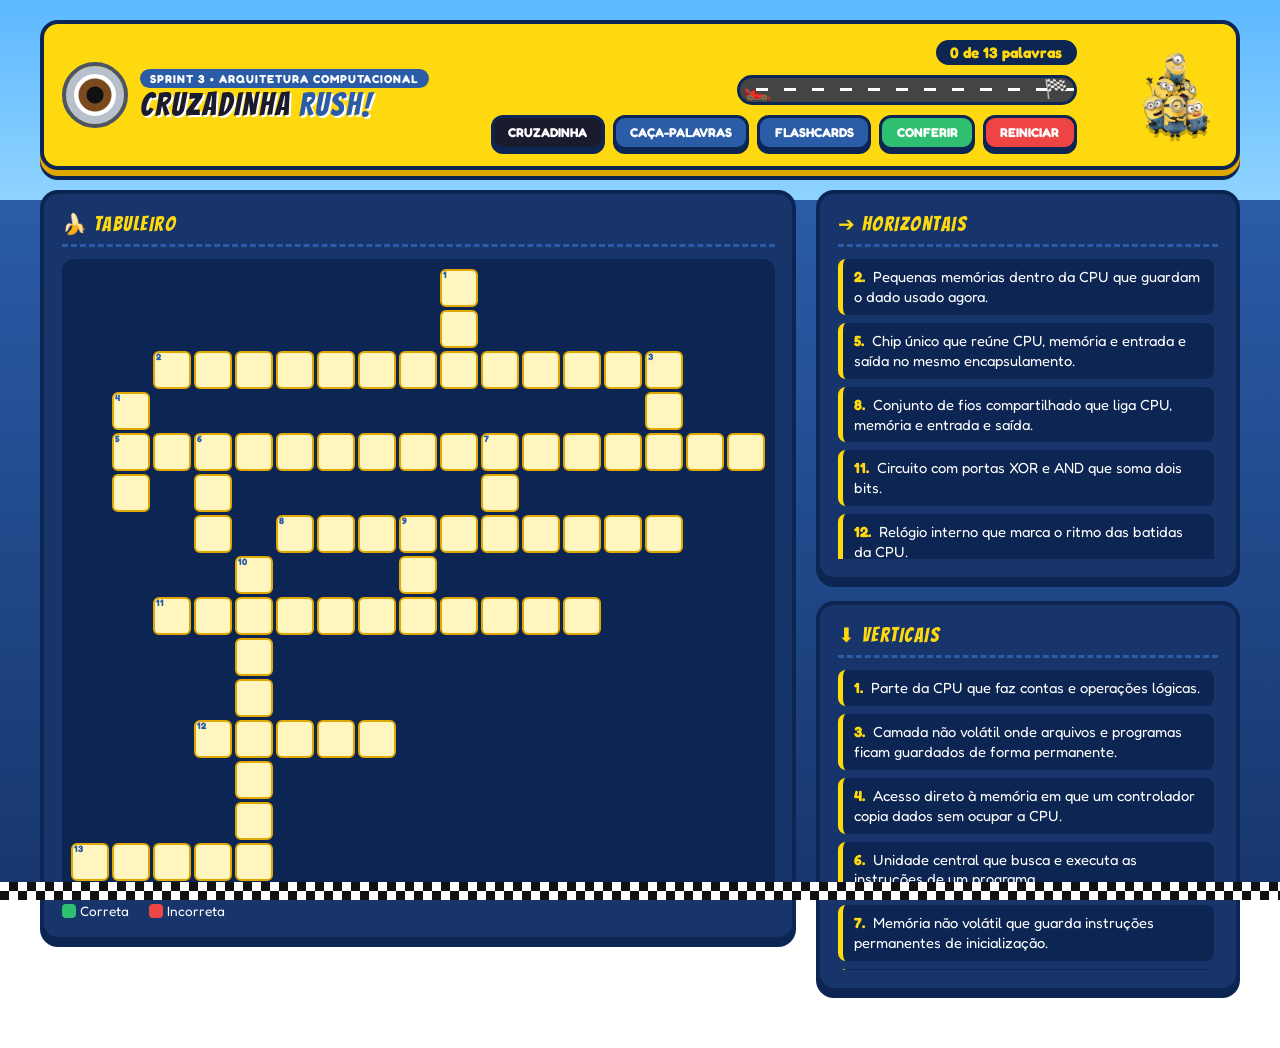
==== commit 4e44755a: "Mudança de tema" ====
--- a/index.html
+++ b/index.html
@@ -1,350 +1,168 @@
 <!DOCTYPE html>
 <html lang="pt-BR">
 <head>
-    <meta charset="UTF-8">
-    <meta name="viewport" content="width=device-width, initial-scale=1.0">
-    <title>Cruzadinha - Arquitetura Computacional</title>
-    <link rel="preconnect" href="https://fonts.googleapis.com">
-    <link rel="preconnect" href="https://fonts.gstatic.com" crossorigin>
-    <link href="https://fonts.googleapis.com/css2?family=Chakra+Petch:wght@500;600;700&display=swap" rel="stylesheet">
-    <link rel="stylesheet" href="style.css">
+  <meta charset="UTF-8">
+  <meta name="viewport" content="width=device-width, initial-scale=1.0">
+  <link href="https://fonts.googleapis.com/css2?family=Bangers&family=Fredoka:wght@500;600;700&display=swap" rel="stylesheet">
+  <link rel="stylesheet" href="tema.css">
+  <title>Cruzadinha - Arquitetura Computacional</title>
 </head>
 <body>
+  <header class="topo">
+    <div class="logo"></div>
+    <div>
+      <span class="badge">SPRINT 3 • ARQUITETURA COMPUTACIONAL</span>
+      <h1>CRUZADINHA <span>RUSH!</span></h1>
+    </div>
 
-    <header class="game-header">
-        <div class="title-box">
-            <span class="badge-sprint">SPRINT 3 • ARQUITETURA COMPUTACIONAL</span>
-            <h1>CRUZADINHA <span class="highlight-red">DE HARDWARE</span></h1>
-        </div>
+    <div class="lado">
+      <div class="placar" id="placar">0 de 13 palavras</div>
+      <div class="pista"><i id="kart">🏎️</i><b>🏁</b></div>
+      <nav>
+        <span class="btn ativo">CRUZADINHA</span>
+        <a class="btn" href="caca-palavra.html">CAÇA-PALAVRAS</a>
+        <a class="btn" href="flashcard.html">FLASHCARDS</a>
+        <button id="conferir" class="btn go">CONFERIR</button>
+        <button id="reiniciar" class="btn red">REINICIAR</button>
+      </nav>
+    </div>
 
-        <div class="header-right-area">
-            <div class="score-display">
-                <span class="hud-label">PROGRESSO</span>
-                <span id="contador-acertos" class="hud-value">0 de 12 palavras</span>
-            </div>
+    <!-- Foto dos Minions no lado direito -->
+    <img class="mascote" src="minion.png" alt="Turma dos Minions" onerror="this.remove()">
+  </header>
 
-            <nav class="action-buttons" aria-label="Ações e modos de estudo">
-                <a href="flashcards.html" class="btn btn-primary" style="text-decoration: none; display: inline-flex; align-items: center; justify-content: center;">
-                    FLASHCARDS
-                </a>
-                <a href="caca-palavras.html" class="btn btn-primary" style="text-decoration: none; display: inline-flex; align-items: center; justify-content: center;">
-                    CAÇA-PALAVRAS
-                </a>
-                <button id="btn-conferir" class="btn btn-primary" type="button">
-                    CONFERIR
-                </button>
-                <button id="btn-reiniciar" class="btn btn-danger" type="button">
-                    REINICIAR
-                </button>
-            </nav>
-        </div>
-    </header>
+  <main class="arena">
+    <section class="painel">
+      <h2>🍌 TABULEIRO</h2>
+      <div id="tab" class="tab"></div>
+      <div class="leg">
+        <span><i style="background:var(--ok)"></i>Correta</span>
+        <span><i style="background:var(--bad)"></i>Incorreta</span>
+      </div>
+    </section>
 
-    <main class="game-arena">
-        <!-- Seção do Tabuleiro -->
-        <section class="board-container" aria-label="Tabuleiro da Cruzadinha">
-            <div class="panel-header">
-                <span class="dot red"></span>
-                <span class="dot blue"></span>
-                <span class="panel-title">TABULEIRO DE PALAVRAS</span>
-            </div>
-            
-            <div id="tabuleiro" class="crossword-grid"></div>
+    <aside class="pistas">
+      <div class="painel">
+        <h2>➔ HORIZONTAIS</h2>
+        <ul id="ph"></ul>
+      </div>
+      <div class="painel">
+        <h2>⬇ VERTICAIS</h2>
+        <ul id="pv"></ul>
+      </div>
+    </aside>
+  </main>
 
-            <div class="legend-bar">
-                <span class="legend-item"><i class="box-sample correct"></i> Palavra Correta</span>
-                <span class="legend-item"><i class="box-sample wrong"></i> Palavra Incorreta</span>
-            </div>
-        </section>
+  <script>
+    const W = [
+      ["MICROCONTROLADOR", "H", 4, 1, "Chip único que reúne CPU, memória e entrada e saída no mesmo encapsulamento."],
+      ["REGISTRADORES", "H", 2, 2, "Pequenas memórias dentro da CPU que guardam o dado usado agora."],
+      ["BARRAMENTO", "H", 6, 5, "Conjunto de fios compartilhado que liga CPU, memória e entrada e saída."],
+      ["MEIOSOMADOR", "H", 8, 2, "Circuito com portas XOR e AND que soma dois bits."],
+      ["CLOCK", "H", 11, 3, "Relógio interno que marca o ritmo das batidas da CPU."],
+      ["CACHE", "H", 14, 0, "Memória rápida dentro do processador com cópia do que foi usado há pouco."],
+      ["ULA", "V", 0, 9, "Parte da CPU que faz contas e operações lógicas."],
+      ["SSD", "V", 2, 14, "Camada não volátil onde arquivos e programas ficam guardados de forma permanente."],
+      ["DMA", "V", 3, 1, "Acesso direto à memória em que um controlador copia dados sem ocupar a CPU."],
+      ["CPU", "V", 4, 3, "Unidade central que busca e executa as instruções de um programa."],
+      ["ROM", "V", 4, 10, "Memória não volátil que guarda instruções permanentes de inicialização."],
+      ["RAM", "V", 6, 8, "Memória volátil de trabalho que guarda programas em execução e dados."],
+      ["PIPELINE", "V", 7, 4, "Técnica que divide a execução das instruções em etapas para processar várias ao mesmo tempo."]
+    ].map(([p, d, r, c, t]) => ({ p, d, r, c, t }));
 
-        <!-- Seção das Pistas -->
-        <aside class="clues-container">
-            <div class="clue-card blue-glow">
-                <h2>
-                    <span class="direction-icon">➔</span> HORIZONTAIS
-                </h2>
-                <ul id="pistas-horizontais" class="clue-list"></ul>
-            </div>
+    const g = {};
+    let max = [0, 0];
+    W.forEach(w => {
+      for (let i = 0; i < w.p.length; i++) {
+        const r = w.r + (w.d == "V" ? i : 0), c = w.c + (w.d == "H" ? i : 0);
+        g[r + "-" + c] = w.p[i];
+        max = [Math.max(max[0], r), Math.max(max[1], c)];
+      }
+    });
 
-            <div class="clue-card red-glow">
-                <h2>
-                    <span class="direction-icon">⬇</span> VERTICAIS
-                </h2>
-                <ul id="pistas-verticais" class="clue-list"></ul>
-            </div>
-        </aside>
-    </main>
+    const nums = {};
+    let n = 0;
+    [...W].sort((a, b) => a.r - b.r || a.c - b.c).forEach(w => {
+      const k = w.r + "-" + w.c;
+      if (!nums[k]) nums[k] = ++n;
+      w.n = nums[k];
+    });
 
-    <script>
-        document.addEventListener("DOMContentLoaded", () => {
-            const gridSize = 16;
+    const tab = document.getElementById("tab"), I = {};
+    tab.style.gridTemplateColumns = `repeat(${max[1] + 1},var(--s))`;
+    tab.style.setProperty("--s", "clamp(22px,5.2vw,38px)");
 
-            const bancoPalavras = [
-                // HORIZONTAIS
-                {
-                    numero: 1,
-                    palavra: "MICROCONTROLADOR",
-                    direcao: "H",
-                    linha: 2,
-                    coluna: 0,
-                    pista: "Chip único que integra processador, memória e periféricos para sistemas embarcados."
-                },
-                {
-                    numero: 4,
-                    palavra: "ADDRESSBUS",
-                    direcao: "H",
-                    linha: 6,
-                    coluna: 2,
-                    pista: "Via unidirecional que indica a localização exata na memória para leitura ou escrita."
-                },
-                {
-                    numero: 6,
-                    palavra: "REGISTRADORES",
-                    direcao: "H",
-                    linha: 10,
-                    coluna: 1,
-                    pista: "Unidades internas de armazenamento mais velozes situadas dentro do processador."
-                },
-                {
-                    numero: 8,
-                    palavra: "DATABUS",
-                    direcao: "H",
-                    linha: 13,
-                    coluna: 5,
-                    pista: "Canal bidirecional por onde trafegam informações entre componentes e processador."
-                },
-                {
-                    numero: 10,
-                    palavra: "FLASH",
-                    direcao: "H",
-                    linha: 4,
-                    coluna: 11,
-                    pista: "Memória não volátil de escrita rápida usada em SSDs e pendrives."
-                },
-                {
-                    numero: 11,
-                    palavra: "CACHE",
-                    direcao: "H",
-                    linha: 15,
-                    coluna: 4,
-                    pista: "Memória intermediária ultrarrápida que guarda cópias de dados mais acessados."
-                },
+    for (let r = 0; r <= max[0]; r++) {
+      for (let c = 0; c <= max[1]; c++) {
+        const k = r + "-" + c, d = document.createElement("div");
+        d.className = "c";
+        if (!g[k]) {
+          d.classList.add("vazio");
+        } else {
+          if (nums[k]) d.innerHTML = '<span class="num">' + nums[k] + '</span>';
+          const i = document.createElement("input");
+          i.maxLength = 1;
+          I[k] = i;
+          i.oninput = () => {
+            i.value = i.value.replace(/[^a-zA-Z]/g, "").toUpperCase();
+            i.classList.remove("correct", "wrong");
+            if (i.value) {
+              const a = I[r + "-" + (c + 1)], b = I[(r + 1) + "-" + c];
+              (a && !a.value ? a : b && !b.value ? b : a || b)?.focus();
+            }
+          };
+          i.onkeydown = e => {
+            const m = { ArrowRight: [0, 1], ArrowLeft: [0, -1], ArrowDown: [1, 0], ArrowUp: [-1, 0] }[e.key];
+            if (m) I[(r + m[0]) + "-" + (c + m[1])]?.focus();
+            else if (e.key == "Backspace" && !i.value) (I[r + "-" + (c - 1)] || I[(r - 1) + "-" + c])?.focus();
+          };
+          d.appendChild(i);
+        }
+        tab.appendChild(d);
+      }
+    }
 
-                // VERTICAIS
-                {
-                    numero: 2,
-                    palavra: "CPU",
-                    direcao: "V",
-                    linha: 2,
-                    coluna: 2,
-                    pista: "Cérebro do computador que interpreta e executa as instruções dos programas."
-                },
-                {
-                    numero: 3,
-                    palavra: "RAM",
-                    direcao: "V",
-                    linha: 2,
-                    coluna: 3,
-                    pista: "Memória principal volátil usada para guardar programas abertos temporariamente."
-                },
-                {
-                    numero: 5,
-                    palavra: "DUALCORE",
-                    direcao: "V",
-                    linha: 5,
-                    coluna: 10,
-                    pista: "Processador que integra dois núcleos independentes de execução no mesmo chip."
-                },
-                {
-                    numero: 7,
-                    palavra: "ROM",
-                    direcao: "V",
-                    linha: 10,
-                    coluna: 1,
-                    pista: "Memória apenas de leitura que guarda instruções permanentes de inicialização."
-                },
-                {
-                    numero: 9,
-                    palavra: "DMA",
-                    direcao: "V",
-                    linha: 13,
-                    coluna: 5,
-                    pista: "Recurso que permite periféricos acessarem a memória sem sobrecarregar o processador."
-                },
-                {
-                    numero: 12,
-                    palavra: "ULA",
-                    direcao: "V",
-                    linha: 3,
-                    coluna: 12,
-                    pista: "Parte do processador que executa cálculos matemáticos e operações lógicas."
-                }
-            ];
+    W.sort((a, b) => a.n - b.n).forEach(w => {
+      const li = document.createElement("li");
+      li.innerHTML = "<strong>" + w.n + ".</strong> " + w.t;
+      document.getElementById(w.d == "H" ? "ph" : "pv").appendChild(li);
+    });
 
-            // Monta a grade lógica
-            const grid = Array.from({ length: gridSize }, () => Array(gridSize).fill(null));
-            const cellNumbers = {};
+    const cells = w => [...w.p].map((ch, i) => [(w.r + (w.d == "V" ? i : 0)) + "-" + (w.c + (w.d == "H" ? i : 0)), ch]);
 
-            bancoPalavras.forEach(item => {
-                const key = `${item.linha}-${item.coluna}`;
-                if (!cellNumbers[key]) {
-                    cellNumbers[key] = item.numero;
-                }
+    function placar(a) {
+      document.getElementById("placar").textContent = a == W.length ? "🏆 CORRIDA VENCIDA! " + a + " de " + W.length : a + " de " + W.length + " palavras";
+      document.getElementById("kart").style.left = "calc(" + (a / W.length) + " * (100% - 38px) + 4px)";
+    }
 
-                for (let i = 0; i < item.palavra.length; i++) {
-                    const r = item.direcao === "H" ? item.linha : item.linha + i;
-                    const c = item.direcao === "H" ? item.coluna + i : item.coluna;
-                    grid[r][c] = item.palavra[i];
-                }
-            });
+    document.getElementById("conferir").onclick = () => {
+      let a = 0;
+      Object.values(I).forEach(i => i.classList.remove("correct", "wrong"));
+      const ok = new Set, bad = new Set;
+      W.forEach(w => {
+        const cs = cells(w);
+        if (cs.every(([k, ch]) => I[k].value == ch)) {
+          a++;
+          cs.forEach(([k]) => ok.add(k));
+        } else {
+          cs.forEach(([k]) => I[k].value && bad.add(k));
+        }
+      });
+      bad.forEach(k => I[k].classList.add("wrong"));
+      ok.forEach(k => {
+        I[k].classList.remove("wrong");
+        I[k].classList.add("correct");
+      });
+      placar(a);
+    };
 
-            // Renderiza o tabuleiro
-            const tabuleiroDiv = document.getElementById("tabuleiro");
-            const inputsMap = {};
-
-            for (let r = 0; r < gridSize; r++) {
-                for (let c = 0; c < gridSize; c++) {
-                    const cell = document.createElement("div");
-                    cell.classList.add("cell");
-
-                    if (grid[r][c] === null) {
-                        cell.classList.add("blocked");
-                    } else {
-                        const key = `${r}-${c}`;
-                        if (cellNumbers[key]) {
-                            const numSpan = document.createElement("span");
-                            numSpan.classList.add("cell-number");
-                            numSpan.textContent = cellNumbers[key];
-                            cell.appendChild(numSpan);
-                        }
-
-                        const input = document.createElement("input");
-                        input.type = "text";
-                        input.maxLength = 1;
-                        input.dataset.row = r;
-                        input.dataset.col = c;
-                        input.setAttribute("aria-label", `Linha ${r + 1}, Coluna ${c + 1}`);
-
-                        input.addEventListener("input", (e) => {
-                            e.target.value = e.target.value.replace(/[^a-zA-Z]/g, "").toUpperCase();
-                            e.target.classList.remove("correct", "wrong");
-
-                            if (e.target.value.length === 1) {
-                                const nextRight = inputsMap[`${r}-${c + 1}`];
-                                const nextDown = inputsMap[`${r + 1}-${c}`];
-                                if (nextRight && !nextRight.value) {
-                                    nextRight.focus();
-                                } else if (nextDown && !nextDown.value) {
-                                    nextDown.focus();
-                                } else if (nextRight) {
-                                    nextRight.focus();
-                                } else if (nextDown) {
-                                    nextDown.focus();
-                                }
-                            }
-                        });
-
-                        input.addEventListener("keydown", (e) => {
-                            if (e.key === "Backspace" && !e.target.value) {
-                                const prevLeft = inputsMap[`${r}-${c - 1}`];
-                                const prevUp = inputsMap[`${r - 1}-${c}`];
-                                if (prevLeft) prevLeft.focus();
-                                else if (prevUp) prevUp.focus();
-                            } else if (e.key === "ArrowRight" && inputsMap[`${r}-${c + 1}`]) {
-                                inputsMap[`${r}-${c + 1}`].focus();
-                            } else if (e.key === "ArrowLeft" && inputsMap[`${r}-${c - 1}`]) {
-                                inputsMap[`${r}-${c - 1}`].focus();
-                            } else if (e.key === "ArrowDown" && inputsMap[`${r + 1}-${c}`]) {
-                                inputsMap[`${r + 1}-${c}`].focus();
-                            } else if (e.key === "ArrowUp" && inputsMap[`${r - 1}-${c}`]) {
-                                inputsMap[`${r - 1}-${c}`].focus();
-                            }
-                        });
-
-                        inputsMap[key] = input;
-                        cell.appendChild(input);
-                    }
-
-                    tabuleiroDiv.appendChild(cell);
-                }
-            }
-
-            // Renderiza pistas Horizontais e Verticais
-            const listaH = document.getElementById("pistas-horizontais");
-            const listaV = document.getElementById("pistas-verticais");
-
-            bancoPalavras
-                .sort((a, b) => a.numero - b.numero)
-                .forEach(item => {
-                    const li = document.createElement("li");
-                    li.innerHTML = `<strong>${item.numero}.</strong> ${item.pista}`;
-                    if (item.direcao === "H") {
-                        listaH.appendChild(li);
-                    } else {
-                        listaV.appendChild(li);
-                    }
-                });
-
-            // Botão CONFERIR
-            const btnConferir = document.getElementById("btn-conferir");
-            const contadorAcertos = document.getElementById("contador-acertos");
-
-            btnConferir.addEventListener("click", () => {
-                let acertos = 0;
-
-                Object.values(inputsMap).forEach(inp => {
-                    inp.classList.remove("correct", "wrong");
-                });
-
-                const celulasCorretas = new Set();
-                const celulasErradas = new Set();
-
-                bancoPalavras.forEach(item => {
-                    let palavraCompleta = true;
-                    const coords = [];
-
-                    for (let i = 0; i < item.palavra.length; i++) {
-                        const r = item.direcao === "H" ? item.linha : item.linha + i;
-                        const c = item.direcao === "H" ? item.coluna + i : item.coluna;
-                        const key = `${r}-${c}`;
-                        coords.push(key);
-
-                        if (inputsMap[key].value !== item.palavra[i]) {
-                            palavraCompleta = false;
-                        }
-                    }
-
-                    if (palavraCompleta) {
-                        acertos++;
-                        coords.forEach(k => celulasCorretas.add(k));
-                    } else {
-                        coords.forEach(k => {
-                            if (inputsMap[k].value !== "") {
-                                celulasErradas.add(k);
-                            }
-                        });
-                    }
-                });
-
-                celulasErradas.forEach(k => inputsMap[k].classList.add("wrong"));
-                celulasCorretas.forEach(k => {
-                    inputsMap[k].classList.remove("wrong");
-                    inputsMap[k].classList.add("correct");
-                });
-
-                contadorAcertos.textContent = `${acertos} de ${bancoPalavras.length} palavras`;
-            });
-
-            // Botão REINICIAR
-            const btnReiniciar = document.getElementById("btn-reiniciar");
-            btnReiniciar.addEventListener("click", () => {
-                Object.values(inputsMap).forEach(inp => {
-                    inp.value = "";
-                    inp.classList.remove("correct", "wrong");
-                });
-                contadorAcertos.textContent = `0 de ${bancoPalavras.length} palavras`;
-            });
-        });
-    </script>
+    document.getElementById("reiniciar").onclick = () => {
+      Object.values(I).forEach(i => {
+        i.value = "";
+        i.classList.remove("correct", "wrong");
+      });
+      placar(0);
+    };
+  </script>
 </body>
 </html>
--- a/tema.css
+++ b/tema.css
@@ -0,0 +1,66 @@
+:root{--y:#ffd90f;--yd:#e0a800;--den:#2a5ca8;--dend:#17356b;--navy:#0c2552;--ink:#1b1b2f;--gog:#b8c0cc;--ok:#2fbf71;--bad:#ef4444;--cream:#fff6bf}
+*{margin:0;padding:0;box-sizing:border-box}
+body{font-family:'Fredoka',sans-serif;color:#fff;min-height:100vh;padding:1.25rem 1.25rem 3.5rem;
+ background:linear-gradient(180deg,#5db8ff 0,#8fd3ff 200px,#2a5ca8 200px,#17356b 100%) fixed}
+body::after{content:"";position:fixed;left:0;right:0;bottom:0;height:18px;z-index:5;
+ background:repeating-conic-gradient(#111 0 25%,#fff 0 50%) 0 0/18px 18px}
+.topo{max-width:1200px;margin:0 auto 1.25rem;background:var(--y);color:var(--ink);border:4px solid var(--navy);border-radius:18px;
+ box-shadow:0 6px 0 var(--yd),0 10px 0 var(--navy);padding:1rem 1.4rem;display:flex;gap:1rem;align-items:center;flex-wrap:wrap;position:relative}
+.logo{width:58px;height:58px;border-radius:50%;flex:none;border:8px solid var(--gog);outline:4px solid #4b5563;
+ background:radial-gradient(circle,#111 0 8px,#7a4a1f 9px 16px,#fff 17px);animation:bob 2.4s ease-in-out infinite}
+@keyframes bob{50%{transform:translateY(-4px) rotate(-6deg)}}
+.badge{display:inline-block;font-size:.72rem;font-weight:700;letter-spacing:1px;background:var(--den);color:#fff;padding:.15rem .6rem;border-radius:99px}
+h1{font-family:'Bangers',cursive;font-weight:400;letter-spacing:2px;font-size:2rem;line-height:1.1;text-shadow:2px 2px 0 #fff}
+h1 span{color:var(--den)}
+.mascote{height:92px;margin-left:auto;filter:drop-shadow(0 4px 0 rgba(0,0,0,.25))}
+.lado{margin-left:auto;display:flex;flex-direction:column;align-items:flex-end;gap:.6rem}
+.mascote+.lado{margin-left:0}
+nav{display:flex;gap:.5rem;flex-wrap:wrap;justify-content:flex-end}
+.btn{font:700 .8rem 'Fredoka',sans-serif;text-transform:uppercase;text-decoration:none;cursor:pointer;border:3px solid var(--navy);
+ padding:.45rem .9rem;border-radius:12px;background:var(--den);color:#fff;box-shadow:0 4px 0 var(--navy);transition:transform .1s,box-shadow .1s}
+.btn:hover{transform:translateY(-2px);box-shadow:0 6px 0 var(--navy)}
+.btn:active{transform:translateY(3px);box-shadow:0 1px 0 var(--navy)}
+.btn.ativo{background:var(--ink);cursor:default}
+.btn.go{background:var(--ok)}.btn.red{background:var(--bad)}
+.pista{position:relative;width:min(340px,100%);height:30px;background:#444;border:3px solid var(--navy);border-radius:99px;
+ background-image:repeating-linear-gradient(90deg,transparent 0 16px,#fff 16px 28px);background-size:100% 3px;background-repeat:no-repeat;background-position:0 50%}
+.pista b{position:absolute;right:6px;top:-2px;font-size:1.2rem}
+.pista i{position:absolute;left:4px;top:-4px;font-style:normal;font-size:1.4rem;transition:left .6s cubic-bezier(.3,1.4,.5,1);transform:scaleX(-1)}
+.placar{font-weight:700;background:var(--navy);color:var(--y);border-radius:99px;padding:.2rem .9rem;font-size:.95rem}
+.arena{max-width:1200px;margin:0 auto;display:grid;grid-template-columns:auto 1fr;gap:1.25rem;align-items:start}
+.painel{background:var(--dend);border:4px solid var(--navy);border-radius:18px;padding:1.1rem;box-shadow:0 6px 0 var(--navy)}
+.painel>h2,.painel h2{font-family:'Bangers',cursive;font-weight:400;letter-spacing:1.5px;font-size:1.25rem;color:var(--y);
+ border-bottom:3px dashed var(--den);padding-bottom:.5rem;margin-bottom:.8rem}
+.tab{display:grid;gap:3px;padding:.6rem;background:var(--navy);border-radius:12px;overflow:auto;max-width:100%;justify-content:start}
+.tab .c{width:var(--s);height:var(--s);position:relative}
+.vazio{background:transparent}
+.tab input,.tab .l{width:100%;height:100%;border:2px solid var(--yd);border-radius:6px;background:var(--cream);color:var(--ink);
+ font:700 1rem 'Fredoka',sans-serif;text-align:center;text-transform:uppercase;outline:none;display:flex;align-items:center;justify-content:center;cursor:pointer}
+.tab input{cursor:text}
+.tab input:focus{border-color:var(--den);background:#fff;box-shadow:0 0 0 3px var(--den)}
+.tab input.correct,.l.found{background:var(--ok);border-color:#0f7a43;color:#fff}
+.tab input.wrong{background:var(--bad);border-color:#991b1b;color:#fff}
+.l:hover{background:#fff}.l.sel{background:var(--den);border-color:#fff;color:#fff}
+.num{position:absolute;top:0;left:3px;font-size:.58rem;font-weight:700;color:var(--den);pointer-events:none;z-index:2}
+.leg{margin-top:.8rem;display:flex;gap:1.2rem;font-size:.85rem}
+.leg i{display:inline-block;width:14px;height:14px;border-radius:4px;vertical-align:-2px;margin-right:.3rem}
+.pistas{display:flex;flex-direction:column;gap:1.25rem}
+.pistas ul{list-style:none;display:flex;flex-direction:column;gap:.5rem;max-height:300px;overflow-y:auto;padding-right:.3rem}
+.pistas li{background:var(--navy);border-left:5px solid var(--y);border-radius:8px;padding:.5rem .7rem;font-size:.92rem;line-height:1.35}
+.pistas li strong{color:var(--y);margin-right:.25rem}
+.dica{margin-top:.8rem;font-size:.88rem;color:#dbeafe}
+.lista{display:flex;flex-wrap:wrap;gap:.5rem}
+.pill{font-weight:700;background:var(--navy);border:2px solid var(--y);color:var(--y);border-radius:99px;padding:.3rem .8rem}
+.pill.done{background:var(--ok);border-color:#0f7a43;color:#fff;text-decoration:line-through}
+.cena{perspective:1100px;max-width:640px;margin:0 auto 1.2rem;height:300px;cursor:pointer}
+.card{position:relative;width:100%;height:100%;transform-style:preserve-3d;transition:transform .6s}
+.card.virado{transform:rotateY(180deg)}
+.face{position:absolute;inset:0;backface-visibility:hidden;border:5px solid var(--navy);border-radius:22px;padding:1.5rem;
+ display:flex;flex-direction:column;align-items:center;justify-content:center;text-align:center;gap:1rem;box-shadow:0 8px 0 var(--navy)}
+.frente{background:var(--y);color:var(--ink)}
+.verso{background:var(--den);transform:rotateY(180deg)}
+.face p{font-size:1.5rem;font-weight:600;line-height:1.3}
+.tag{font-family:'Bangers',cursive;letter-spacing:2px;background:var(--navy);color:var(--y);padding:.1rem .9rem;border-radius:99px}
+.flash{max-width:700px;margin:0 auto;display:flex;flex-direction:column;align-items:center;gap:1.1rem}
+.ctrl{display:flex;gap:.6rem;flex-wrap:wrap;justify-content:center}
+@media(max-width:900px){.arena{grid-template-columns:1fr}.lado,.mascote{margin-left:0;align-items:flex-start}nav{justify-content:flex-start}h1{font-size:1.6rem}}
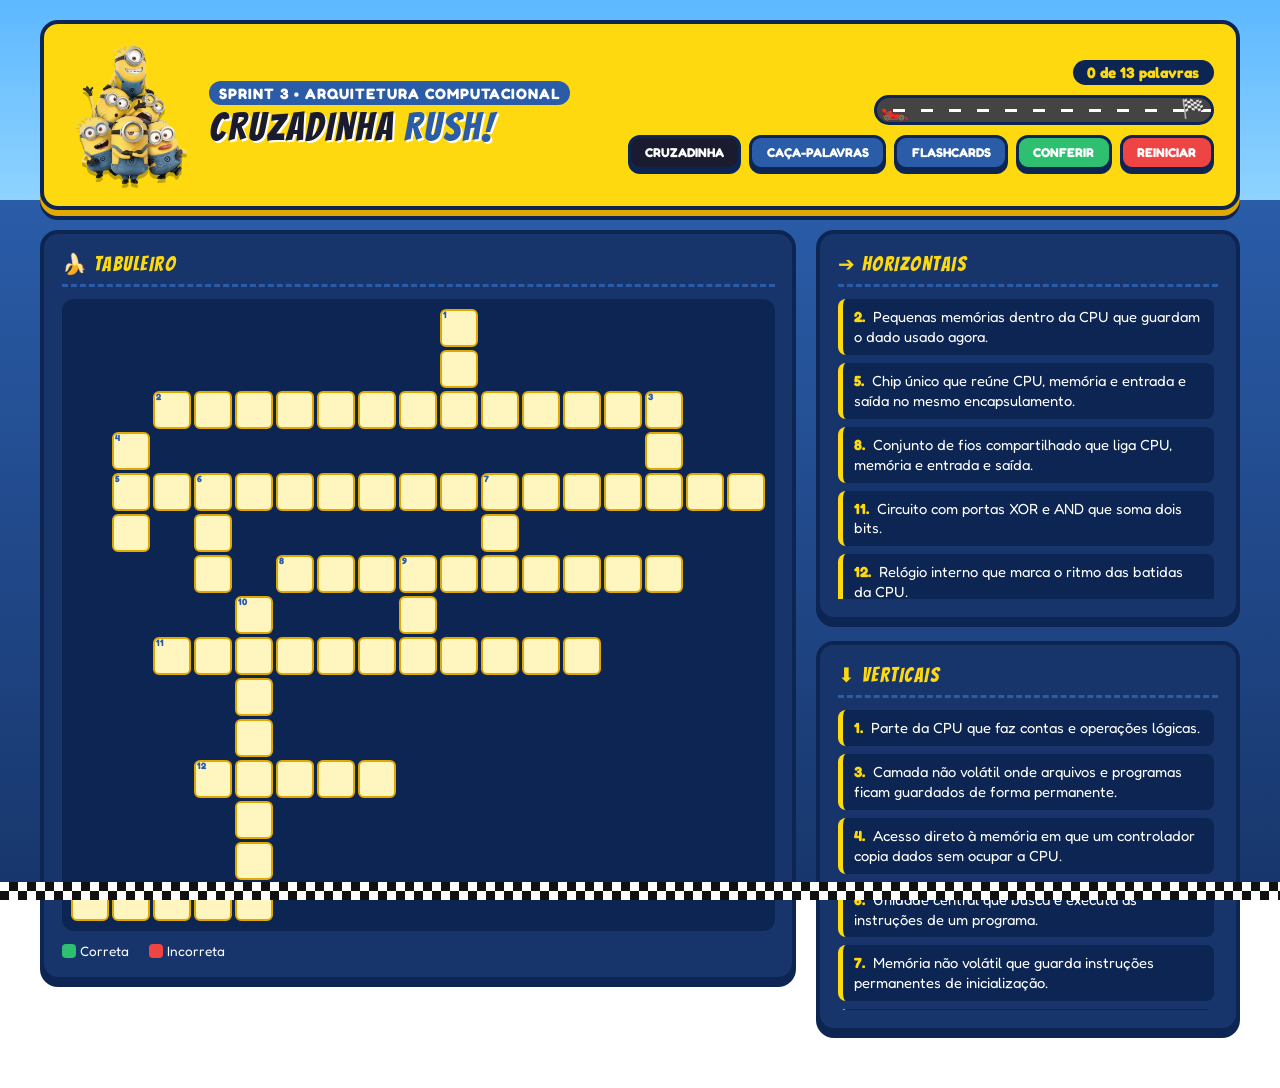
==== commit 4b996d4b: "Ajustando a página de flashcards" ====
--- a/index.html
+++ b/index.html
@@ -9,13 +9,14 @@
 </head>
 <body>
   <header class="topo">
-    <div class="logo"></div>
+    <img class="mascote" src="minion.png" alt="Turma dos Minions" onerror="this.remove()">
     <div>
       <span class="badge">SPRINT 3 • ARQUITETURA COMPUTACIONAL</span>
       <h1>CRUZADINHA <span>RUSH!</span></h1>
     </div>
 
     <div class="lado">
+      
       <div class="placar" id="placar">0 de 13 palavras</div>
       <div class="pista"><i id="kart">🏎️</i><b>🏁</b></div>
       <nav>
@@ -27,8 +28,6 @@
       </nav>
     </div>
 
-    <!-- Foto dos Minions no lado direito -->
-    <img class="mascote" src="minion.png" alt="Turma dos Minions" onerror="this.remove()">
   </header>
 
   <main class="arena">
--- a/tema.css
+++ b/tema.css
@@ -1,66 +1,469 @@
-:root{--y:#ffd90f;--yd:#e0a800;--den:#2a5ca8;--dend:#17356b;--navy:#0c2552;--ink:#1b1b2f;--gog:#b8c0cc;--ok:#2fbf71;--bad:#ef4444;--cream:#fff6bf}
-*{margin:0;padding:0;box-sizing:border-box}
-body{font-family:'Fredoka',sans-serif;color:#fff;min-height:100vh;padding:1.25rem 1.25rem 3.5rem;
- background:linear-gradient(180deg,#5db8ff 0,#8fd3ff 200px,#2a5ca8 200px,#17356b 100%) fixed}
-body::after{content:"";position:fixed;left:0;right:0;bottom:0;height:18px;z-index:5;
- background:repeating-conic-gradient(#111 0 25%,#fff 0 50%) 0 0/18px 18px}
-.topo{max-width:1200px;margin:0 auto 1.25rem;background:var(--y);color:var(--ink);border:4px solid var(--navy);border-radius:18px;
- box-shadow:0 6px 0 var(--yd),0 10px 0 var(--navy);padding:1rem 1.4rem;display:flex;gap:1rem;align-items:center;flex-wrap:wrap;position:relative}
-.logo{width:58px;height:58px;border-radius:50%;flex:none;border:8px solid var(--gog);outline:4px solid #4b5563;
- background:radial-gradient(circle,#111 0 8px,#7a4a1f 9px 16px,#fff 17px);animation:bob 2.4s ease-in-out infinite}
-@keyframes bob{50%{transform:translateY(-4px) rotate(-6deg)}}
-.badge{display:inline-block;font-size:.72rem;font-weight:700;letter-spacing:1px;background:var(--den);color:#fff;padding:.15rem .6rem;border-radius:99px}
-h1{font-family:'Bangers',cursive;font-weight:400;letter-spacing:2px;font-size:2rem;line-height:1.1;text-shadow:2px 2px 0 #fff}
-h1 span{color:var(--den)}
-.mascote{height:92px;margin-left:auto;filter:drop-shadow(0 4px 0 rgba(0,0,0,.25))}
-.lado{margin-left:auto;display:flex;flex-direction:column;align-items:flex-end;gap:.6rem}
-.mascote+.lado{margin-left:0}
-nav{display:flex;gap:.5rem;flex-wrap:wrap;justify-content:flex-end}
-.btn{font:700 .8rem 'Fredoka',sans-serif;text-transform:uppercase;text-decoration:none;cursor:pointer;border:3px solid var(--navy);
- padding:.45rem .9rem;border-radius:12px;background:var(--den);color:#fff;box-shadow:0 4px 0 var(--navy);transition:transform .1s,box-shadow .1s}
-.btn:hover{transform:translateY(-2px);box-shadow:0 6px 0 var(--navy)}
-.btn:active{transform:translateY(3px);box-shadow:0 1px 0 var(--navy)}
-.btn.ativo{background:var(--ink);cursor:default}
-.btn.go{background:var(--ok)}.btn.red{background:var(--bad)}
-.pista{position:relative;width:min(340px,100%);height:30px;background:#444;border:3px solid var(--navy);border-radius:99px;
- background-image:repeating-linear-gradient(90deg,transparent 0 16px,#fff 16px 28px);background-size:100% 3px;background-repeat:no-repeat;background-position:0 50%}
-.pista b{position:absolute;right:6px;top:-2px;font-size:1.2rem}
-.pista i{position:absolute;left:4px;top:-4px;font-style:normal;font-size:1.4rem;transition:left .6s cubic-bezier(.3,1.4,.5,1);transform:scaleX(-1)}
-.placar{font-weight:700;background:var(--navy);color:var(--y);border-radius:99px;padding:.2rem .9rem;font-size:.95rem}
-.arena{max-width:1200px;margin:0 auto;display:grid;grid-template-columns:auto 1fr;gap:1.25rem;align-items:start}
-.painel{background:var(--dend);border:4px solid var(--navy);border-radius:18px;padding:1.1rem;box-shadow:0 6px 0 var(--navy)}
-.painel>h2,.painel h2{font-family:'Bangers',cursive;font-weight:400;letter-spacing:1.5px;font-size:1.25rem;color:var(--y);
- border-bottom:3px dashed var(--den);padding-bottom:.5rem;margin-bottom:.8rem}
-.tab{display:grid;gap:3px;padding:.6rem;background:var(--navy);border-radius:12px;overflow:auto;max-width:100%;justify-content:start}
-.tab .c{width:var(--s);height:var(--s);position:relative}
-.vazio{background:transparent}
-.tab input,.tab .l{width:100%;height:100%;border:2px solid var(--yd);border-radius:6px;background:var(--cream);color:var(--ink);
- font:700 1rem 'Fredoka',sans-serif;text-align:center;text-transform:uppercase;outline:none;display:flex;align-items:center;justify-content:center;cursor:pointer}
-.tab input{cursor:text}
-.tab input:focus{border-color:var(--den);background:#fff;box-shadow:0 0 0 3px var(--den)}
-.tab input.correct,.l.found{background:var(--ok);border-color:#0f7a43;color:#fff}
-.tab input.wrong{background:var(--bad);border-color:#991b1b;color:#fff}
-.l:hover{background:#fff}.l.sel{background:var(--den);border-color:#fff;color:#fff}
-.num{position:absolute;top:0;left:3px;font-size:.58rem;font-weight:700;color:var(--den);pointer-events:none;z-index:2}
-.leg{margin-top:.8rem;display:flex;gap:1.2rem;font-size:.85rem}
-.leg i{display:inline-block;width:14px;height:14px;border-radius:4px;vertical-align:-2px;margin-right:.3rem}
-.pistas{display:flex;flex-direction:column;gap:1.25rem}
-.pistas ul{list-style:none;display:flex;flex-direction:column;gap:.5rem;max-height:300px;overflow-y:auto;padding-right:.3rem}
-.pistas li{background:var(--navy);border-left:5px solid var(--y);border-radius:8px;padding:.5rem .7rem;font-size:.92rem;line-height:1.35}
-.pistas li strong{color:var(--y);margin-right:.25rem}
-.dica{margin-top:.8rem;font-size:.88rem;color:#dbeafe}
-.lista{display:flex;flex-wrap:wrap;gap:.5rem}
-.pill{font-weight:700;background:var(--navy);border:2px solid var(--y);color:var(--y);border-radius:99px;padding:.3rem .8rem}
-.pill.done{background:var(--ok);border-color:#0f7a43;color:#fff;text-decoration:line-through}
-.cena{perspective:1100px;max-width:640px;margin:0 auto 1.2rem;height:300px;cursor:pointer}
-.card{position:relative;width:100%;height:100%;transform-style:preserve-3d;transition:transform .6s}
-.card.virado{transform:rotateY(180deg)}
-.face{position:absolute;inset:0;backface-visibility:hidden;border:5px solid var(--navy);border-radius:22px;padding:1.5rem;
- display:flex;flex-direction:column;align-items:center;justify-content:center;text-align:center;gap:1rem;box-shadow:0 8px 0 var(--navy)}
-.frente{background:var(--y);color:var(--ink)}
-.verso{background:var(--den);transform:rotateY(180deg)}
-.face p{font-size:1.5rem;font-weight:600;line-height:1.3}
-.tag{font-family:'Bangers',cursive;letter-spacing:2px;background:var(--navy);color:var(--y);padding:.1rem .9rem;border-radius:99px}
-.flash{max-width:700px;margin:0 auto;display:flex;flex-direction:column;align-items:center;gap:1.1rem}
-.ctrl{display:flex;gap:.6rem;flex-wrap:wrap;justify-content:center}
-@media(max-width:900px){.arena{grid-template-columns:1fr}.lado,.mascote{margin-left:0;align-items:flex-start}nav{justify-content:flex-start}h1{font-size:1.6rem}}
+:root {
+    --y: #ffd90f;
+    --yd: #e0a800;
+    --den: #2a5ca8;
+    --dend: #17356b;
+    --navy: #0c2552;
+    --ink: #1b1b2f;
+    --gog: #b8c0cc;
+    --ok: #2fbf71;
+    --bad: #ef4444;
+    --cream: #fff6bf
+}
+
+* {
+    margin: 0;
+    padding: 0;
+    box-sizing: border-box
+}
+
+body {
+    font-family: 'Fredoka', sans-serif;
+    color: #fff;
+    min-height: 100vh;
+    padding: 1.25rem 1.25rem 3.5rem;
+    background: linear-gradient(180deg, #5db8ff 0, #8fd3ff 200px, #2a5ca8 200px, #17356b 100%) fixed
+}
+
+body::after {
+    content: "";
+    position: fixed;
+    left: 0;
+    right: 0;
+    bottom: 0;
+    height: 18px;
+    z-index: 5;
+    background: repeating-conic-gradient(#111 0 25%, #fff 0 50%) 0 0/18px 18px
+}
+
+.topo {
+    max-width: 1200px;
+    margin: 0 auto 1.25rem;
+    background: var(--y);
+    color: var(--ink);
+    border: 4px solid var(--navy);
+    border-radius: 18px;
+    box-shadow: 0 6px 0 var(--yd), 0 10px 0 var(--navy);
+    padding: 1rem 1.4rem;
+    display: flex;
+    gap: 1rem;
+    align-items: center;
+    flex-wrap: wrap;
+    position: relative
+}
+
+
+
+@keyframes bob {
+    50% {
+        transform: translateY(-4px) rotate(-6deg)
+    }
+}
+
+.badge {
+    display: inline-block;
+    font-size: 15px;
+    font-weight: 700;
+    letter-spacing: 1px;
+    background: var(--den);
+    color: #fff;
+    padding: .15rem .6rem;
+    border-radius: 99px
+}
+
+h1 {
+    font-family: 'Bangers', cursive;
+    font-weight: 400;
+    letter-spacing: 2px;
+    font-size: 40px;
+    line-height: 1.1;
+    text-shadow: 2px 2px 0 #fff
+}
+
+h1 span {
+    color: var(--den)
+}
+
+.mascote {
+    height: 150px;
+    margin-left: 5px;
+    filter: drop-shadow(0 4px 0 rgba(0, 0, 0, .25))
+}
+
+.lado {
+    margin-left: auto;
+    display: flex;
+    flex-direction: column;
+    align-items: flex-end;
+    gap: .6rem
+}
+
+.mascote+.lado {
+    margin-left: 0
+}
+
+nav {
+    display: flex;
+    gap: .5rem;
+    flex-wrap: wrap;
+    justify-content: flex-end
+}
+
+.btn {
+    font: 700 .8rem 'Fredoka', sans-serif;
+    text-transform: uppercase;
+    text-decoration: none;
+    cursor: pointer;
+    border: 3px solid var(--navy);
+    padding: .45rem .9rem;
+    border-radius: 12px;
+    background: var(--den);
+    color: #fff;
+    box-shadow: 0 4px 0 var(--navy);
+    transition: transform .1s, box-shadow .1s
+}
+
+.btn:hover {
+    transform: translateY(-2px);
+    box-shadow: 0 6px 0 var(--navy)
+}
+
+.btn:active {
+    transform: translateY(3px);
+    box-shadow: 0 1px 0 var(--navy)
+}
+
+.btn.ativo {
+    background: var(--ink);
+    cursor: default
+}
+
+.btn.go {
+    background: var(--ok)
+}
+
+.btn.red {
+    background: var(--bad)
+}
+
+.pista {
+    position: relative;
+    width: min(340px, 100%);
+    height: 30px;
+    background: #444;
+    border: 3px solid var(--navy);
+    border-radius: 99px;
+    background-image: repeating-linear-gradient(90deg, transparent 0 16px, #fff 16px 28px);
+    background-size: 100% 3px;
+    background-repeat: no-repeat;
+    background-position: 0 50%
+}
+
+.pista b {
+    position: absolute;
+    right: 6px;
+    top: -2px;
+    font-size: 1.2rem
+}
+
+.pista i {
+    position: absolute;
+    left: 4px;
+    top: -4px;
+    font-style: normal;
+    font-size: 1.4rem;
+    transition: left .6s cubic-bezier(.3, 1.4, .5, 1);
+    transform: scaleX(-1)
+}
+
+.placar {
+    font-weight: 700;
+    background: var(--navy);
+    color: var(--y);
+    border-radius: 99px;
+    padding: .2rem .9rem;
+    font-size: .95rem
+}
+
+.arena {
+    max-width: 1200px;
+    margin: 0 auto;
+    display: grid;
+    grid-template-columns: auto 1fr;
+    gap: 1.25rem;
+    align-items: start
+}
+
+.painel {
+    background: var(--dend);
+    border: 4px solid var(--navy);
+    border-radius: 18px;
+    padding: 1.1rem;
+    box-shadow: 0 6px 0 var(--navy)
+}
+
+.painel>h2,
+.painel h2 {
+    font-family: 'Bangers', cursive;
+    font-weight: 400;
+    letter-spacing: 1.5px;
+    font-size: 1.25rem;
+    color: var(--y);
+    border-bottom: 3px dashed var(--den);
+    padding-bottom: .5rem;
+    margin-bottom: .8rem
+}
+
+.tab {
+    display: grid;
+    gap: 3px;
+    padding: .6rem;
+    background: var(--navy);
+    border-radius: 12px;
+    overflow: auto;
+    max-width: 100%;
+    justify-content: start
+}
+
+.tab .c {
+    width: var(--s);
+    height: var(--s);
+    position: relative
+}
+
+.vazio {
+    background: transparent
+}
+
+.tab input,
+.tab .l {
+    width: 100%;
+    height: 100%;
+    border: 2px solid var(--yd);
+    border-radius: 6px;
+    background: var(--cream);
+    color: var(--ink);
+    font: 700 1rem 'Fredoka', sans-serif;
+    text-align: center;
+    text-transform: uppercase;
+    outline: none;
+    display: flex;
+    align-items: center;
+    justify-content: center;
+    cursor: pointer
+}
+
+.tab input {
+    cursor: text
+}
+
+.tab input:focus {
+    border-color: var(--den);
+    background: #fff;
+    box-shadow: 0 0 0 3px var(--den)
+}
+
+.tab input.correct,
+.l.found {
+    background: var(--ok);
+    border-color: #0f7a43;
+    color: #fff
+}
+
+.tab input.wrong {
+    background: var(--bad);
+    border-color: #991b1b;
+    color: #fff
+}
+
+.l:hover {
+    background: #fff
+}
+
+.l.sel {
+    background: var(--den);
+    border-color: #fff;
+    color: #fff
+}
+
+.num {
+    position: absolute;
+    top: 0;
+    left: 3px;
+    font-size: .58rem;
+    font-weight: 700;
+    color: var(--den);
+    pointer-events: none;
+    z-index: 2
+}
+
+.leg {
+    margin-top: .8rem;
+    display: flex;
+    gap: 1.2rem;
+    font-size: .85rem
+}
+
+.leg i {
+    display: inline-block;
+    width: 14px;
+    height: 14px;
+    border-radius: 4px;
+    vertical-align: -2px;
+    margin-right: .3rem
+}
+
+.pistas {
+    display: flex;
+    flex-direction: column;
+    gap: 1.25rem
+}
+
+.pistas ul {
+    list-style: none;
+    display: flex;
+    flex-direction: column;
+    gap: .5rem;
+    max-height: 300px;
+    overflow-y: auto;
+    padding-right: .3rem
+}
+
+.pistas li {
+    background: var(--navy);
+    border-left: 5px solid var(--y);
+    border-radius: 8px;
+    padding: .5rem .7rem;
+    font-size: .92rem;
+    line-height: 1.35
+}
+
+.pistas li strong {
+    color: var(--y);
+    margin-right: .25rem
+}
+
+.dica {
+    margin-top: .8rem;
+    font-size: .88rem;
+    color: #dbeafe
+}
+
+.lista {
+    display: flex;
+    flex-wrap: wrap;
+    gap: .5rem
+}
+
+.pill {
+    font-weight: 700;
+    background: var(--navy);
+    border: 2px solid var(--y);
+    color: var(--y);
+    border-radius: 99px;
+    padding: .3rem .8rem
+}
+
+.pill.done {
+    background: var(--ok);
+    border-color: #0f7a43;
+    color: #fff;
+    text-decoration: line-through
+}
+
+.cena {
+    perspective: 1100px;
+    max-width: 640px;
+    margin: 0 auto 1.2rem;
+    height: 300px;
+    cursor: pointer
+}
+
+.card {
+    position: relative;
+    width: 100%;
+    height: 100%;
+    transform-style: preserve-3d;
+    transition: transform .6s
+}
+
+.card.virado {
+    transform: rotateY(180deg)
+}
+
+.face {
+    position: absolute;
+    inset: 0;
+    backface-visibility: hidden;
+    border: 5px solid var(--navy);
+    border-radius: 22px;
+    padding: 1.5rem;
+    display: flex;
+    flex-direction: column;
+    align-items: center;
+    justify-content: center;
+    text-align: center;
+    gap: 1rem;
+    box-shadow: 0 8px 0 var(--navy)
+}
+
+.frente {
+    background: var(--y);
+    color: var(--ink)
+}
+
+.verso {
+    background: var(--den);
+    transform: rotateY(180deg)
+}
+
+.face p {
+    font-size: 1.5rem;
+    font-weight: 600;
+    line-height: 1.3
+}
+
+.tag {
+    font-family: 'Bangers', cursive;
+    letter-spacing: 2px;
+    background: var(--navy);
+    color: var(--y);
+    padding: .1rem .9rem;
+    border-radius: 99px
+}
+
+.flash {
+    max-width: 700px;
+    margin: 0 auto;
+    display: flex;
+    flex-direction: column;
+    align-items: center;
+    gap: 1.1rem
+}
+
+.ctrl {
+    display: flex;
+    gap: .6rem;
+    flex-wrap: wrap;
+    justify-content: center
+}
+
+@media(max-width:900px) {
+    .arena {
+        grid-template-columns: 1fr
+    }
+
+    .lado,
+    .mascote {
+        margin-left: 0;
+        align-items: flex-start
+    }
+
+    nav {
+        justify-content: flex-start
+    }
+
+    h1 {
+        font-size: 1.6rem
+    }
+}
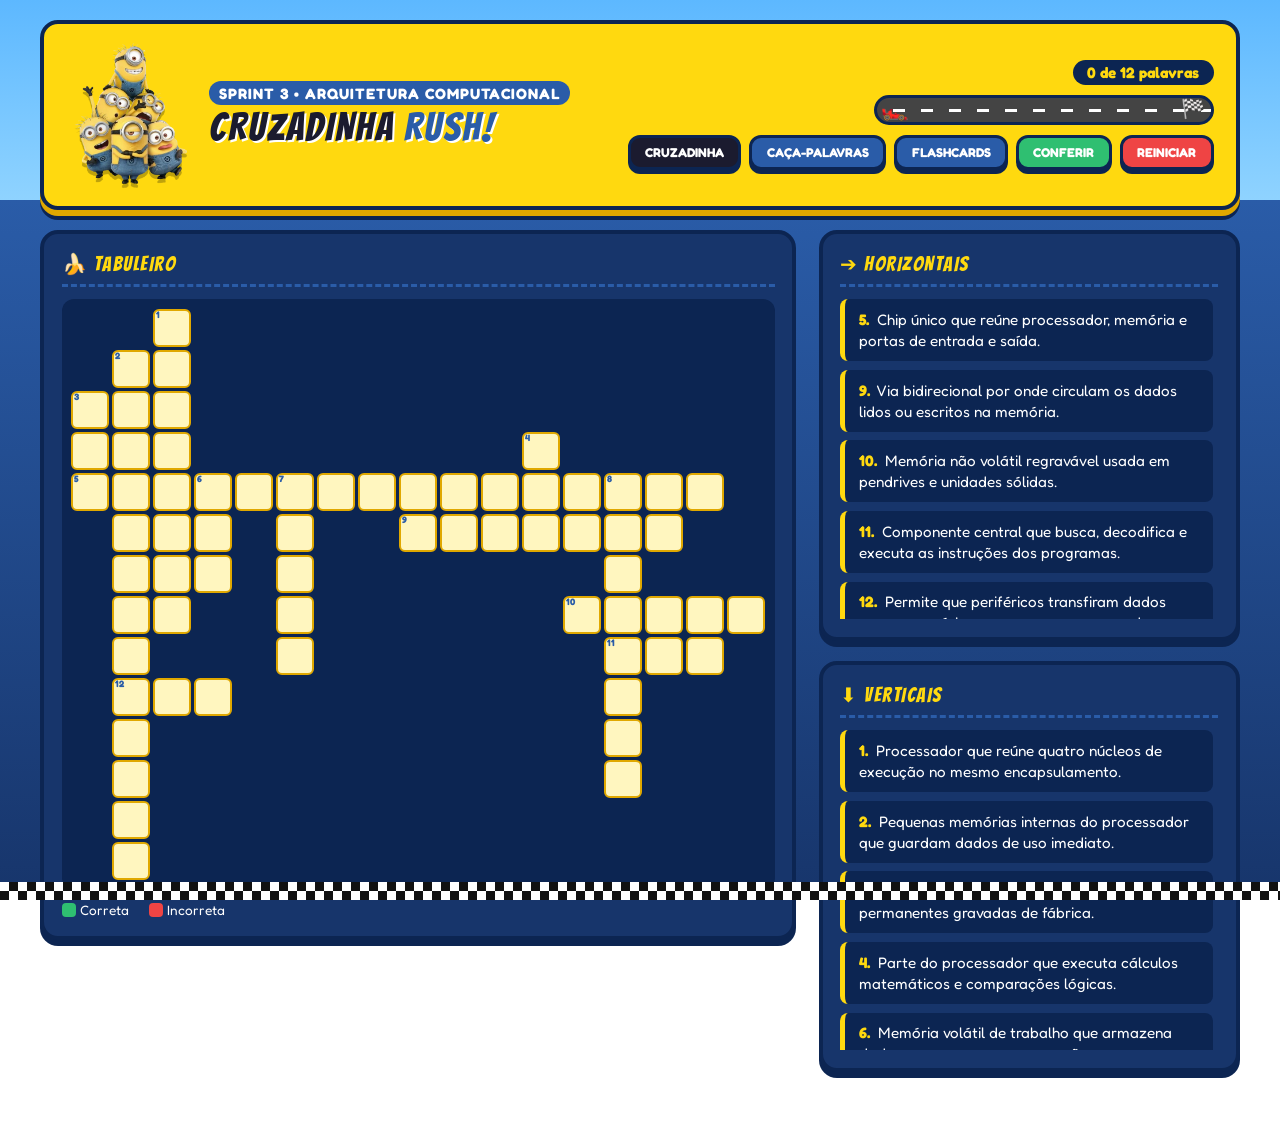
==== commit 724418d3: "Verificando e fazendo ajustas das palavras e definições da cruzadinha" ====
--- a/index.html
+++ b/index.html
@@ -16,8 +16,7 @@
     </div>
 
     <div class="lado">
-      
-      <div class="placar" id="placar">0 de 13 palavras</div>
+      <div class="placar" id="placar">0 de 12 palavras</div>
       <div class="pista"><i id="kart">🏎️</i><b>🏁</b></div>
       <nav>
         <span class="btn ativo">CRUZADINHA</span>
@@ -27,7 +26,6 @@
         <button id="reiniciar" class="btn red">REINICIAR</button>
       </nav>
     </div>
-
   </header>
 
   <main class="arena">
@@ -53,31 +51,102 @@
   </main>
 
   <script>
-    const W = [
-      ["MICROCONTROLADOR", "H", 4, 1, "Chip único que reúne CPU, memória e entrada e saída no mesmo encapsulamento."],
-      ["REGISTRADORES", "H", 2, 2, "Pequenas memórias dentro da CPU que guardam o dado usado agora."],
-      ["BARRAMENTO", "H", 6, 5, "Conjunto de fios compartilhado que liga CPU, memória e entrada e saída."],
-      ["MEIOSOMADOR", "H", 8, 2, "Circuito com portas XOR e AND que soma dois bits."],
-      ["CLOCK", "H", 11, 3, "Relógio interno que marca o ritmo das batidas da CPU."],
-      ["CACHE", "H", 14, 0, "Memória rápida dentro do processador com cópia do que foi usado há pouco."],
-      ["ULA", "V", 0, 9, "Parte da CPU que faz contas e operações lógicas."],
-      ["SSD", "V", 2, 14, "Camada não volátil onde arquivos e programas ficam guardados de forma permanente."],
-      ["DMA", "V", 3, 1, "Acesso direto à memória em que um controlador copia dados sem ocupar a CPU."],
-      ["CPU", "V", 4, 3, "Unidade central que busca e executa as instruções de um programa."],
-      ["ROM", "V", 4, 10, "Memória não volátil que guarda instruções permanentes de inicialização."],
-      ["RAM", "V", 6, 8, "Memória volátil de trabalho que guarda programas em execução e dados."],
-      ["PIPELINE", "V", 7, 4, "Técnica que divide a execução das instruções em etapas para processar várias ao mesmo tempo."]
-    ].map(([p, d, r, c, t]) => ({ p, d, r, c, t }));
-
-    const g = {};
-    let max = [0, 0];
-    W.forEach(w => {
-      for (let i = 0; i < w.p.length; i++) {
-        const r = w.r + (w.d == "V" ? i : 0), c = w.c + (w.d == "H" ? i : 0);
-        g[r + "-" + c] = w.p[i];
-        max = [Math.max(max[0], r), Math.max(max[1], c)];
+    const DADOS = [
+      ["MICROCONTROLADOR", "Chip único que reúne processador, memória e portas de entrada e saída."],
+      ["REGISTRADORES", "Pequenas memórias internas do processador que guardam dados de uso imediato."],
+      ["DUALCORE", "Processador com dois núcleos independentes de execução no mesmo chip."],
+      ["QUADCORE", "Processador que reúne quatro núcleos de execução no mesmo encapsulamento."],
+      ["DATABUS", "Via bidirecional por onde circulam os dados lidos ou escritos na memória."],
+      ["CACHE", "Memória intermediária ultrarrápida que guarda cópias de dados acessados com frequência."],
+      ["FLASH", "Memória não volátil regravável usada em pendrives e unidades sólidas."],
+      ["RAM", "Memória volátil de trabalho que armazena dados e programas em execução."],
+      ["ROM", "Memória não volátil que mantém instruções permanentes gravadas de fábrica."],
+      ["CPU", "Componente central que busca, decodifica e executa as instruções dos programas."],
+      ["ULA", "Parte do processador que executa cálculos matemáticos e comparações lógicas."],
+      ["DMA", "Permite que periféricos transfiram dados com a memória sem ocupar o processador."]
+    ];
+
+    function gerarCruzadinha(itens) {
+      for (let tentativa = 0; tentativa < 300; tentativa++) {
+        const grade = {};
+        const colocadas = [];
+        const primeira = itens[0];
+        const dirInicial = tentativa % 2 === 0 ? "H" : "V";
+
+        for (let i = 0; i < primeira[0].length; i++) {
+          const r = dirInicial === "V" ? i : 4;
+          const c = dirInicial === "H" ? i : 4;
+          grade[r + "-" + c] = primeira[0][i];
+        }
+        colocadas.push({
+          p: primeira[0],
+          t: primeira[1],
+          d: dirInicial,
+          r: dirInicial === "V" ? 0 : 4,
+          c: dirInicial === "H" ? 0 : 4
+        });
+
+        let falhou = false;
+        for (let idx = 1; idx < itens.length; idx++) {
+          const [palavra, pista] = itens[idx];
+          const candidatos = [];
+
+          for (const w of colocadas) {
+            const novaDir = w.d === "H" ? "V" : "H";
+            for (let i = 0; i < palavra.length; i++) {
+              for (let j = 0; j < w.p.length; j++) {
+                if (palavra[i] !== w.p[j]) continue;
+
+                const cr = w.r + (w.d === "V" ? j : 0);
+                const cc = w.c + (w.d === "H" ? j : 0);
+                const startR = cr - (novaDir === "V" ? i : 0);
+                const startC = cc - (novaDir === "H" ? i : 0);
+
+                if (startR < 0 || startC < 0) continue;
+
+                let cabe = true;
+                for (let k = 0; k < palavra.length; k++) {
+                  const rr = startR + (novaDir === "V" ? k : 0);
+                  constCC = startC + (novaDir === "H" ? k : 0);
+                  const key = rr + "-" + constCC;
+                  if (grade[key] && grade[key] !== palavra[k]) {
+                    cabe = false;
+                    break;
+                  }
+                }
+                if (cabe) candidatos.push({ r: startR, c: startC, d: novaDir });
+              }
+            }
+          }
+
+          if (!candidatos.length) {
+            falhou = true;
+            break;
+          }
+
+          const escolhido = candidatos[(Math.random() * candidatos.length) | 0];
+          for (let k = 0; k < palavra.length; k++) {
+            const rr = escolhido.r + (escolhido.d === "V" ? k : 0);
+            const cc = escolhido.c + (escolhido.d === "H" ? k : 0);
+            grade[rr + "-" + cc] = palavra[k];
+          }
+          colocadas.push({ p: palavra, t: pista, d: escolhido.d, r: escolhido.r, c: escolhido.c });
+        }
+
+        if (!falhou) {
+          let maxR = 0, maxC = 0;
+          Object.keys(grade).forEach(k => {
+            const [rr, cc] = k.split("-").map(Number);
+            maxR = Math.max(maxR, rr);
+            maxC = Math.max(maxC, cc);
+          });
+          return { W: colocadas, g: grade, max: [maxR, maxC] };
+        }
       }
-    });
+      throw new Error("Não foi possível montar o tabuleiro sem conflito.");
+    }
+
+    const { W, g, max } = gerarCruzadinha(DADOS);
 
     const nums = {};
     let n = 0;
--- a/tema.css
+++ b/tema.css
@@ -8,13 +8,13 @@
     --gog: #b8c0cc;
     --ok: #2fbf71;
     --bad: #ef4444;
-    --cream: #fff6bf
+    --cream: #fff6bf;
 }
 
 * {
     margin: 0;
     padding: 0;
-    box-sizing: border-box
+    box-sizing: border-box;
 }
 
 body {
@@ -22,7 +22,7 @@
     color: #fff;
     min-height: 100vh;
     padding: 1.25rem 1.25rem 3.5rem;
-    background: linear-gradient(180deg, #5db8ff 0, #8fd3ff 200px, #2a5ca8 200px, #17356b 100%) fixed
+    background: linear-gradient(180deg, #5db8ff 0, #8fd3ff 200px, #2a5ca8 200px, #17356b 100%) fixed;
 }
 
 body::after {
@@ -33,7 +33,7 @@
     bottom: 0;
     height: 18px;
     z-index: 5;
-    background: repeating-conic-gradient(#111 0 25%, #fff 0 50%) 0 0/18px 18px
+    background: repeating-conic-gradient(#111 0 25%, #fff 0 50%) 0 0/18px 18px;
 }
 
 .topo {
@@ -49,14 +49,12 @@
     gap: 1rem;
     align-items: center;
     flex-wrap: wrap;
-    position: relative
-}
-
-
+    position: relative;
+}
 
 @keyframes bob {
     50% {
-        transform: translateY(-4px) rotate(-6deg)
+        transform: translateY(-4px) rotate(-6deg);
     }
 }
 
@@ -68,7 +66,7 @@
     background: var(--den);
     color: #fff;
     padding: .15rem .6rem;
-    border-radius: 99px
+    border-radius: 99px;
 }
 
 h1 {
@@ -77,17 +75,17 @@
     letter-spacing: 2px;
     font-size: 40px;
     line-height: 1.1;
-    text-shadow: 2px 2px 0 #fff
+    text-shadow: 2px 2px 0 #fff;
 }
 
 h1 span {
-    color: var(--den)
+    color: var(--den);
 }
 
 .mascote {
     height: 150px;
     margin-left: 5px;
-    filter: drop-shadow(0 4px 0 rgba(0, 0, 0, .25))
+    filter: drop-shadow(0 4px 0 rgba(0, 0, 0, .25));
 }
 
 .lado {
@@ -95,18 +93,18 @@
     display: flex;
     flex-direction: column;
     align-items: flex-end;
-    gap: .6rem
-}
-
-.mascote+.lado {
-    margin-left: 0
+    gap: .6rem;
+}
+
+.mascote + .lado {
+    margin-left: 0;
 }
 
 nav {
     display: flex;
     gap: .5rem;
     flex-wrap: wrap;
-    justify-content: flex-end
+    justify-content: flex-end;
 }
 
 .btn {
@@ -120,30 +118,30 @@
     background: var(--den);
     color: #fff;
     box-shadow: 0 4px 0 var(--navy);
-    transition: transform .1s, box-shadow .1s
+    transition: transform .1s, box-shadow .1s;
 }
 
 .btn:hover {
     transform: translateY(-2px);
-    box-shadow: 0 6px 0 var(--navy)
+    box-shadow: 0 6px 0 var(--navy);
 }
 
 .btn:active {
     transform: translateY(3px);
-    box-shadow: 0 1px 0 var(--navy)
+    box-shadow: 0 1px 0 var(--navy);
 }
 
 .btn.ativo {
     background: var(--ink);
-    cursor: default
+    cursor: default;
 }
 
 .btn.go {
-    background: var(--ok)
+    background: var(--ok);
 }
 
 .btn.red {
-    background: var(--bad)
+    background: var(--bad);
 }
 
 .pista {
@@ -156,14 +154,14 @@
     background-image: repeating-linear-gradient(90deg, transparent 0 16px, #fff 16px 28px);
     background-size: 100% 3px;
     background-repeat: no-repeat;
-    background-position: 0 50%
+    background-position: 0 50%;
 }
 
 .pista b {
     position: absolute;
     right: 6px;
     top: -2px;
-    font-size: 1.2rem
+    font-size: 1.2rem;
 }
 
 .pista i {
@@ -173,7 +171,7 @@
     font-style: normal;
     font-size: 1.4rem;
     transition: left .6s cubic-bezier(.3, 1.4, .5, 1);
-    transform: scaleX(-1)
+    transform: scaleX(-1);
 }
 
 .placar {
@@ -182,16 +180,17 @@
     color: var(--y);
     border-radius: 99px;
     padding: .2rem .9rem;
-    font-size: .95rem
+    font-size: .95rem;
 }
 
 .arena {
     max-width: 1200px;
+    width: 100%;
     margin: 0 auto;
     display: grid;
-    grid-template-columns: auto 1fr;
-    gap: 1.25rem;
-    align-items: start
+    grid-template-columns: minmax(340px, auto) minmax(420px, 1fr);
+    gap: 1.4rem;
+    align-items: start;
 }
 
 .painel {
@@ -199,10 +198,10 @@
     border: 4px solid var(--navy);
     border-radius: 18px;
     padding: 1.1rem;
-    box-shadow: 0 6px 0 var(--navy)
-}
-
-.painel>h2,
+    box-shadow: 0 6px 0 var(--navy);
+}
+
+.painel > h2,
 .painel h2 {
     font-family: 'Bangers', cursive;
     font-weight: 400;
@@ -211,7 +210,7 @@
     color: var(--y);
     border-bottom: 3px dashed var(--den);
     padding-bottom: .5rem;
-    margin-bottom: .8rem
+    margin-bottom: .8rem;
 }
 
 .tab {
@@ -222,17 +221,17 @@
     border-radius: 12px;
     overflow: auto;
     max-width: 100%;
-    justify-content: start
+    justify-content: start;
 }
 
 .tab .c {
     width: var(--s);
     height: var(--s);
-    position: relative
+    position: relative;
 }
 
 .vazio {
-    background: transparent
+    background: transparent;
 }
 
 .tab input,
@@ -250,40 +249,40 @@
     display: flex;
     align-items: center;
     justify-content: center;
-    cursor: pointer
+    cursor: pointer;
 }
 
 .tab input {
-    cursor: text
+    cursor: text;
 }
 
 .tab input:focus {
     border-color: var(--den);
     background: #fff;
-    box-shadow: 0 0 0 3px var(--den)
+    box-shadow: 0 0 0 3px var(--den);
 }
 
 .tab input.correct,
 .l.found {
     background: var(--ok);
     border-color: #0f7a43;
-    color: #fff
+    color: #fff;
 }
 
 .tab input.wrong {
     background: var(--bad);
     border-color: #991b1b;
-    color: #fff
+    color: #fff;
 }
 
 .l:hover {
-    background: #fff
+    background: #fff;
 }
 
 .l.sel {
     background: var(--den);
     border-color: #fff;
-    color: #fff
+    color: #fff;
 }
 
 .num {
@@ -294,14 +293,14 @@
     font-weight: 700;
     color: var(--den);
     pointer-events: none;
-    z-index: 2
+    z-index: 2;
 }
 
 .leg {
     margin-top: .8rem;
     display: flex;
     gap: 1.2rem;
-    font-size: .85rem
+    font-size: .85rem;
 }
 
 .leg i {
@@ -310,49 +309,55 @@
     height: 14px;
     border-radius: 4px;
     vertical-align: -2px;
-    margin-right: .3rem
+    margin-right: .3rem;
 }
 
 .pistas {
+    width: 100%;
+    min-width: 0;
     display: flex;
     flex-direction: column;
-    gap: 1.25rem
+    gap: 1.25rem;
+}
+
+.pistas .painel {
+    width: 100%;
 }
 
 .pistas ul {
     list-style: none;
     display: flex;
     flex-direction: column;
-    gap: .5rem;
-    max-height: 300px;
+    gap: .55rem;
+    max-height: 320px;
     overflow-y: auto;
-    padding-right: .3rem
+    padding-right: .35rem;
 }
 
 .pistas li {
     background: var(--navy);
     border-left: 5px solid var(--y);
     border-radius: 8px;
-    padding: .5rem .7rem;
-    font-size: .92rem;
-    line-height: 1.35
+    padding: .6rem .85rem;
+    font-size: .95rem;
+    line-height: 1.4;
 }
 
 .pistas li strong {
     color: var(--y);
-    margin-right: .25rem
+    margin-right: .25rem;
 }
 
 .dica {
     margin-top: .8rem;
     font-size: .88rem;
-    color: #dbeafe
+    color: #dbeafe;
 }
 
 .lista {
     display: flex;
     flex-wrap: wrap;
-    gap: .5rem
+    gap: .5rem;
 }
 
 .pill {
@@ -361,22 +366,33 @@
     border: 2px solid var(--y);
     color: var(--y);
     border-radius: 99px;
-    padding: .3rem .8rem
+    padding: .3rem .8rem;
 }
 
 .pill.done {
     background: var(--ok);
     border-color: #0f7a43;
     color: #fff;
-    text-decoration: line-through
+    text-decoration: line-through;
+}
+
+.flash {
+    max-width: 720px;
+    width: 100%;
+    margin: 0 auto;
+    display: flex;
+    flex-direction: column;
+    align-items: center;
+    gap: 1.1rem;
 }
 
 .cena {
+    width: 100%;
+    max-width: 660px;
+    height: 310px;
+    margin: 0 auto .6rem;
     perspective: 1100px;
-    max-width: 640px;
-    margin: 0 auto 1.2rem;
-    height: 300px;
-    cursor: pointer
+    cursor: pointer;
 }
 
 .card {
@@ -384,43 +400,46 @@
     width: 100%;
     height: 100%;
     transform-style: preserve-3d;
-    transition: transform .6s
+    transition: transform .6s cubic-bezier(.22, 1, .36, 1);
 }
 
 .card.virado {
-    transform: rotateY(180deg)
+    transform: rotateY(180deg);
 }
 
 .face {
     position: absolute;
     inset: 0;
     backface-visibility: hidden;
+    -webkit-backface-visibility: hidden;
     border: 5px solid var(--navy);
     border-radius: 22px;
-    padding: 1.5rem;
+    padding: 1.5rem 2rem;
     display: flex;
     flex-direction: column;
     align-items: center;
     justify-content: center;
     text-align: center;
-    gap: 1rem;
-    box-shadow: 0 8px 0 var(--navy)
+    gap: .9rem;
+    box-shadow: 0 8px 0 var(--navy);
 }
 
 .frente {
     background: var(--y);
-    color: var(--ink)
+    color: var(--ink);
 }
 
 .verso {
     background: var(--den);
-    transform: rotateY(180deg)
+    color: #fff;
+    transform: rotateY(180deg);
 }
 
 .face p {
-    font-size: 1.5rem;
+    font-size: clamp(1.15rem, 2.2vw, 1.5rem);
     font-weight: 600;
-    line-height: 1.3
+    line-height: 1.35;
+    max-width: 95%;
 }
 
 .tag {
@@ -428,42 +447,41 @@
     letter-spacing: 2px;
     background: var(--navy);
     color: var(--y);
-    padding: .1rem .9rem;
-    border-radius: 99px
-}
-
-.flash {
-    max-width: 700px;
-    margin: 0 auto;
-    display: flex;
-    flex-direction: column;
-    align-items: center;
-    gap: 1.1rem
+    padding: .15rem .9rem;
+    border-radius: 99px;
 }
 
 .ctrl {
     display: flex;
     gap: .6rem;
     flex-wrap: wrap;
-    justify-content: center
-}
-
-@media(max-width:900px) {
+    justify-content: center;
+}
+
+@media (max-width: 900px) {
     .arena {
-        grid-template-columns: 1fr
+        grid-template-columns: 1fr;
     }
 
     .lado,
     .mascote {
         margin-left: 0;
-        align-items: flex-start
+        align-items: flex-start;
     }
 
     nav {
-        justify-content: flex-start
+        justify-content: flex-start;
     }
 
     h1 {
-        font-size: 1.6rem
+        font-size: 1.6rem;
+    }
+
+    .cena {
+        height: 270px;
+    }
+
+    .face {
+        padding: 1.2rem 1.25rem;
     }
 }
